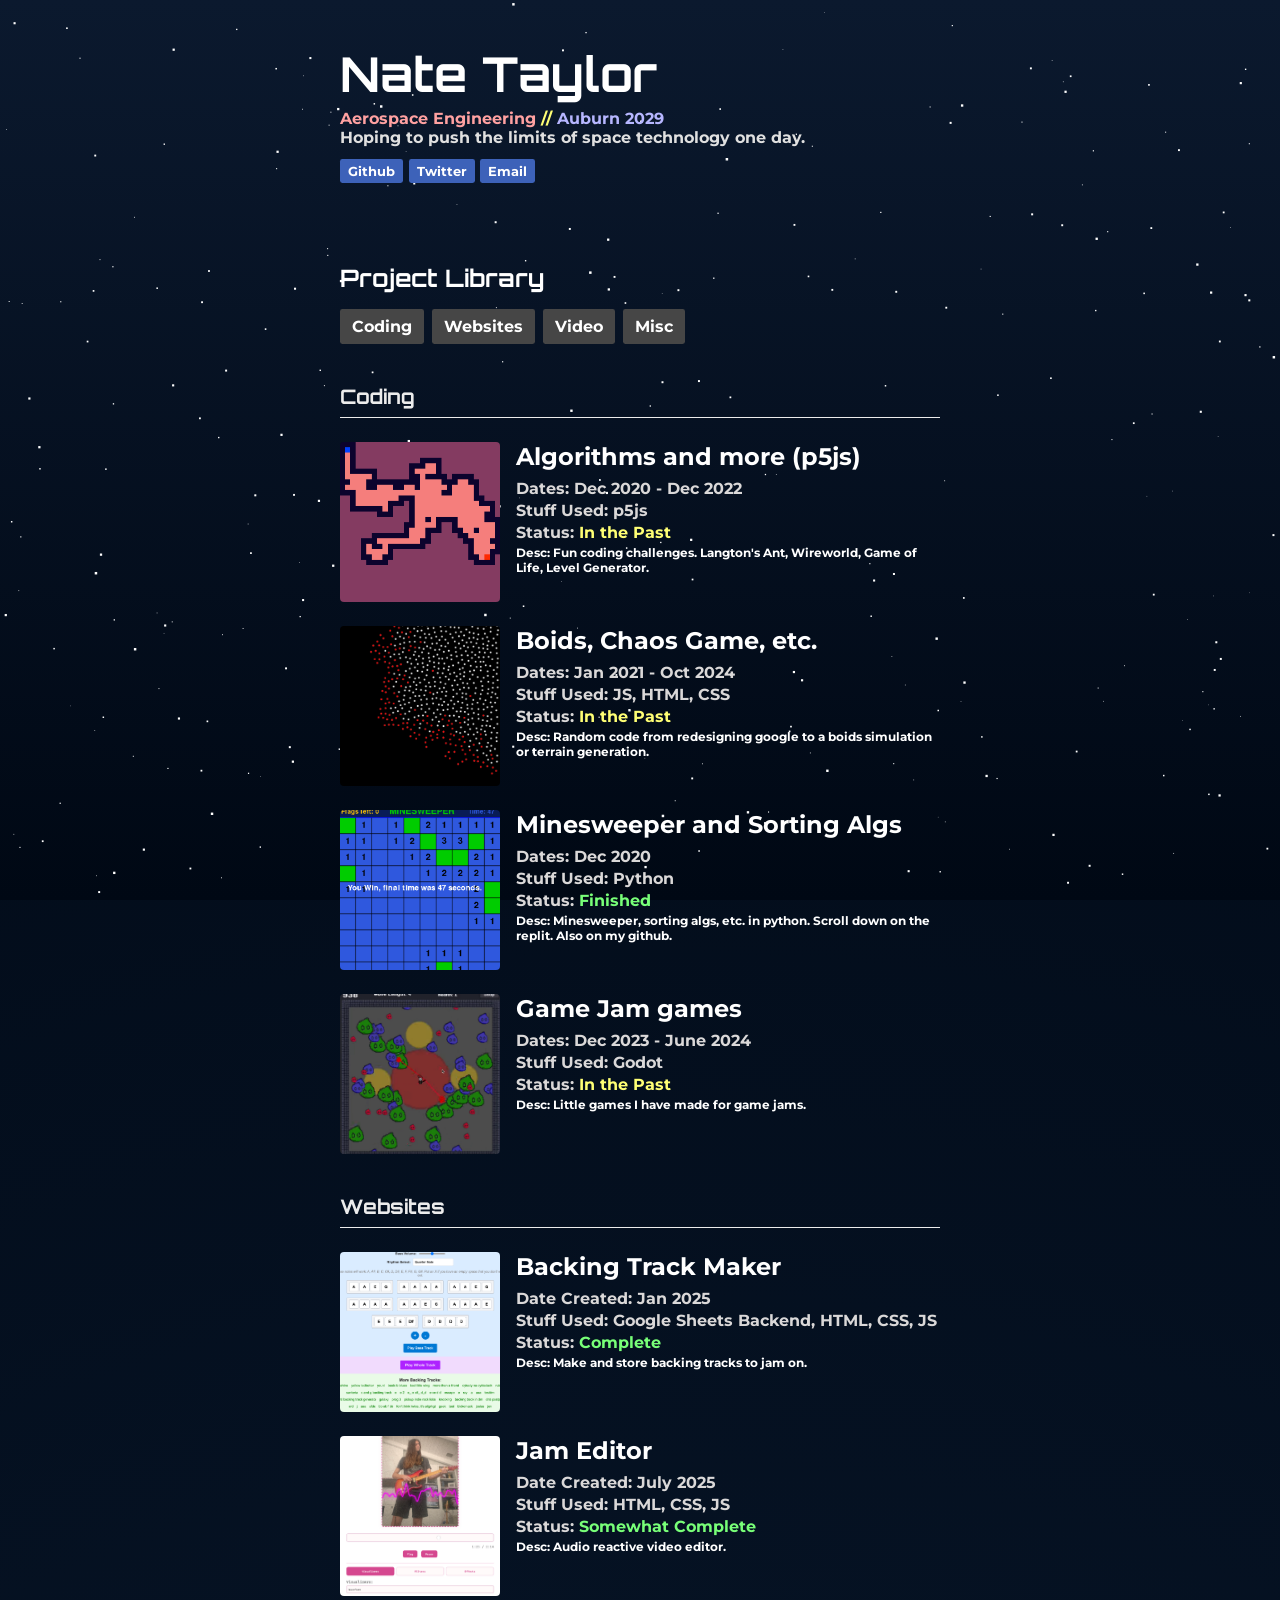
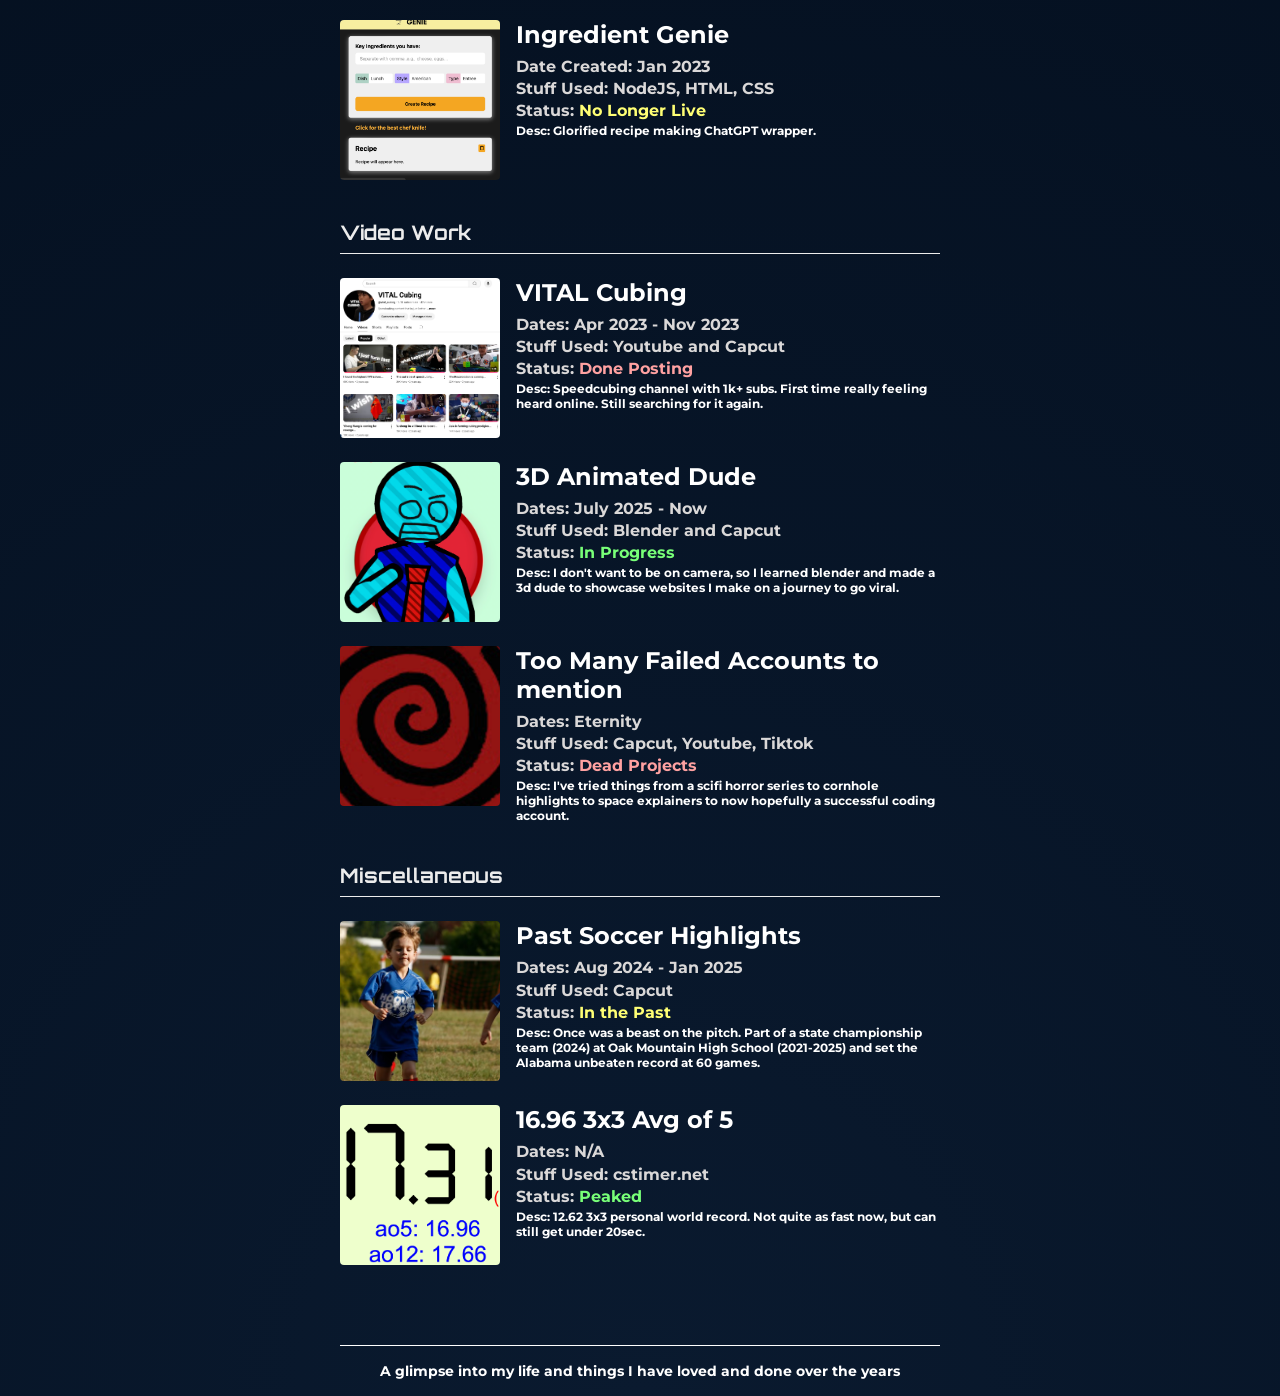
==== index.html @ 86a9ba3c "Add files via upload First upload of code" ====
<!DOCTYPE html>
<html lang="en">
<head>
    <meta charset="UTF-8">
    <meta name="viewport" content="width=device-width, initial-scale=1.0">
    <title>Personal Portfolio</title>
    <link rel="stylesheet" href="styles.css">
</head>
<body>
    <canvas id="starfield"></canvas>

    <div class="site-container">
        <div class="header-info">
            <h1>Nate Taylor</h1>
            <h3><span class="red">Aerospace Engineering</span> <span class="yellow">//</span> <span class="blue">Auburn 2029</span></h3>
            <h3>Hoping to push the limits of space technology one day.</h3>
            <div class="social-links">
                <button><a href="https://github.com/NateBTaylor" target="_blank">Github</a></button>
                <button><a href="https://x.com/Nates_projects" target="_blank">Twitter</a></button>
                <Button><a href="mailto:natextaylor@gmail.com">Email</a></Button>
            </div>
        </div>

        <div class="project-library">
            <h1>Project Library</h1>
            <div class="table-of-contents">
                <div class="tabs">
                    <div class="tab"><a href="#coding">Coding</a></div>
                    <div class="tab"><a href="#websites">Websites</a></div>
                    <div class="tab"><a href="#video">Video</a></div>
                    <div class="tab"><a href="#misc">Misc</a></div>
                </div>
            </div>
            <div class="project-section coding" id="coding">
                <h3 class="project-header">Coding</h3>
                <a href="https://editor.p5js.org/natextaylor/sketches" target="_blank"><div class="project-card">
                    <div class="project-image-container">
                        <img src="images/level-generator.png" alt="">
                    </div>
                    <div class="project-info">
                        <h3 class="project-title">Algorithms and more (p5js)</h3>
                        <h3 class="project-date">Dates: Dec 2020 - Dec 2022</h3>
                        <h3 class="project-tools">Stuff Used: p5js</h3>
                        <h3 class="project-status">Status: <span class="yellow">In the Past</span></h3>
                        <p class="description">Desc: Fun coding challenges. Langton's Ant, Wireworld, Game of Life, Level Generator.</p>
                    </div>
                </div></a>
                <a href="https://codepen.io/sigmasites" target="_blank"><div class="project-card">
                    <div class="project-image-container">
                        <img src="images/poisson-disc-sampling.png" alt="">
                    </div>
                    <div class="project-info">
                        <h3 class="project-title">Boids, Chaos Game, etc.</h3>
                        <h3 class="project-date">Dates: Jan 2021 - Oct 2024</h3>
                        <h3 class="project-tools">Stuff Used: JS, HTML, CSS</h3>
                        <h3 class="project-status">Status: <span class="yellow">In the Past</span></h3>
                        <p class="description">Desc: Random code from redesigning google to a boids simulation or terrain generation.</p>
                    </div>
                </div></a>
                <a href="https://replit.com/@2soccer2" target="_blank"><div class="project-card">
                    <div class="project-image-container">
                        <img src="images/minesweeper.png" alt="">
                    </div>
                    <div class="project-info">
                        <h3 class="project-title">Minesweeper and Sorting Algs</h3>
                        <h3 class="project-date">Dates: Dec 2020</h3>
                        <h3 class="project-tools">Stuff Used: Python</h3>
                        <h3 class="project-status">Status: <span class="complete">Finished</span></h3>
                        <p class="description">Desc: Minesweeper, sorting algs, etc. in python. Scroll down on the replit. Also on my github.</p>
                    </div>
                </div></a>
                <a href="https://stardrift.itch.io/" target="_blank"><div class="project-card">
                    <div class="project-image-container">
                        <img src="images/game-dev-pic.png" alt="">
                    </div>
                    <div class="project-info">
                        <h3 class="project-title">Game Jam games</h3>
                        <h3 class="project-date">Dates: Dec 2023 - June 2024</h3>
                        <h3 class="project-tools">Stuff Used: Godot</h3>
                        <h3 class="project-status">Status: <span class="yellow">In the Past</span></h3>
                        <p class="description">Desc: Little games I have made for game jams.</p>
                    </div>
                </div></a>
            </div>
            <div class="project-section websites" id="websites">
                <h3 class="project-header">Websites</h3>
                <a href="https://natebtaylor.github.io/backing-track-maker/" target="_blank"><div class="project-card">
                    <div class="project-image-container">
                        <img src="images/backing-track-maker-pic.png" alt="">
                    </div>
                    <div class="project-info">
                        <h3 class="project-title">Backing Track Maker</h3>
                        <h3 class="project-date">Date Created: Jan 2025</h3>
                        <h3 class="project-tools">Stuff Used: Google Sheets Backend, HTML, CSS, JS</h3>
                        <h3 class="project-status">Status: <span class="complete">Complete</span></h3>
                        <p class="description">Desc: Make and store backing tracks to jam on.</p>
                    </div>
                </div></a>
                <a href="https://natebtaylor.github.io/jam-editor/" target="_blank"><div class="project-card">
                    <div class="project-image-container">
                        <img src="images/jam-editor-pic.png" alt="">
                    </div>
                    <div class="project-info">
                        <h3 class="project-title">Jam Editor</h3>
                        <h3 class="project-date">Date Created: July 2025</h3>
                        <h3 class="project-tools">Stuff Used: HTML, CSS, JS</h3>
                        <h3 class="project-status">Status: <span class="complete">Somewhat Complete</span></h3>
                        <p class="description">Desc: Audio reactive video editor.</p>
                    </div>
                </div></a>
                <a href="https://github.com/NateBTaylor/pantryraid" target="_blank"><div class="project-card">
                    <div class="project-image-container">
                        <img src="images/ingredient-genie-pic.png" alt="">
                    </div>
                    <div class="project-info">
                        <h3 class="project-title">Ingredient Genie</h3>
                        <h3 class="project-date">Date Created: Jan 2023</h3>
                        <h3 class="project-tools">Stuff Used: NodeJS, HTML, CSS</h3>
                        <h3 class="project-status">Status: <span class="yellow">No Longer Live</span></h3>
                        <p class="description">Desc: Glorified recipe making ChatGPT wrapper.</p>
                    </div>
                </div></a>
            </div>
            <div class="project-section video" id="video">
                <h3 class="project-header">Video Work</h3>
                <a href="https://www.youtube.com/@vital_cubing" target="_blank"><div class="project-card">
                    <div class="project-image-container">
                        <img src="images/vital-cubing-pic.png" alt="">
                    </div>
                    <div class="project-info">
                        <h3 class="project-title">VITAL Cubing</h3>
                        <h3 class="project-date">Dates: Apr 2023 - Nov 2023</h3>
                        <h3 class="project-tools">Stuff Used: Youtube and Capcut</h3>
                        <h3 class="project-status">Status: <span class="red">Done Posting</span></h3>
                        <p class="description">Desc: Speedcubing channel with 1k+ subs. First time really feeling heard online. Still searching for it again.</p>
                    </div>
                </div></a>
                <a href=""><div class="project-card">
                    <div class="project-image-container">
                        <img src="images/3d-dude.png" alt="">
                    </div>
                    <div class="project-info">
                        <h3 class="project-title">3D Animated Dude</h3>
                        <h3 class="project-date">Dates: July 2025 - Now</h3>
                        <h3 class="project-tools">Stuff Used: Blender and Capcut</h3>
                        <h3 class="project-status">Status: <span class="complete">In Progress</span></h3>
                        <p class="description">Desc: I don't want to be on camera, so I learned blender and made a 3d dude to showcase websites I make on a journey to go viral.</p>
                    </div>
                </div></a>
                <a href="https://www.tiktok.com/@redshift_studios?_t=ZT-8zwyA8O4sIZ&_r=1" target="_blank"><div class="project-card">
                    <div class="project-image-container">
                        <img src="images/redshift-pic.png" alt="">
                    </div>
                    <div class="project-info">
                        <h3 class="project-title">Too Many Failed Accounts to mention</h3>
                        <h3 class="project-date">Dates: Eternity</h3>
                        <h3 class="project-tools">Stuff Used: Capcut, Youtube, Tiktok</h3>
                        <h3 class="project-status">Status: <span class="red">Dead Projects</span></h3>
                        <p class="description">Desc: I've tried things from a scifi horror series to cornhole highlights to space explainers to now hopefully a successful coding account.</p>
                    </div>
                </div></a>
            </div>
            <div class="project-section misc" id="misc">
                <h3 class="project-header">Miscellaneous</h3>
                <a href="https://www.youtube.com/watch?v=-i85LcPBGy0&t=6s" target="_blank"><div class="project-card">
                    <div class="project-image-container">
                        <img src="images/young-soccer-photo.JPG" alt="">
                    </div>
                    <div class="project-info">
                        <h3 class="project-title">Past Soccer Highlights</h3>
                        <h3 class="project-date">Dates: Aug 2024 - Jan 2025</h3>
                        <h3 class="project-tools">Stuff Used: Capcut</h3>
                        <h3 class="project-status">Status: <span class="yellow">In the Past</span></h3>
                        <p class="description">Desc: Once was a beast on the pitch. Part of a state championship team (2024) at Oak Mountain High School (2021-2025) and set the Alabama unbeaten record at 60 games.</p>
                    </div>
                </div></a>
                <a href=""><div class="project-card">
                    <div class="project-image-container">
                        <img src="images/speedcube-ao5-pb.png" alt="">
                    </div>
                    <div class="project-info">
                        <h3 class="project-title">16.96 3x3 Avg of 5</h3>
                        <h3 class="project-date">Dates: N/A</h3>
                        <h3 class="project-tools">Stuff Used: cstimer.net</h3>
                        <h3 class="project-status">Status: <span class="complete">Peaked</span></h3>
                        <p class="description">Desc: 12.62 3x3 personal world record. Not quite as fast now, but can still get under 20sec.</p>
                    </div>
                </div></a>
            </div>
        </div>

        <div class="footer">
            <h3>A glimpse into my life and things I have loved and done over the years</h3>
        </div>
    </div>

    <script src="script.js"></script>
</body>
</html>
---- styles.css ----
@import url('https://fonts.googleapis.com/css2?family=Montserrat:ital,wght@0,100..900;1,100..900&family=Orbitron:wght@400..900&display=swap');

* {
    margin:0;
    padding:0;
    outline:none;
    font-family: "Montserrat", sans-serif;
    color:white;
}

html {
    scroll-behavior: smooth;
}

body {
    background: radial-gradient(circle at bottom, #0a1a2f 0%, #000814 100%);
    min-height:100vh;
}

a {
    text-decoration:none;
}

#starfield {
    position: fixed;
    top: 0; left: 0;
    width: 100%; height: 100%;
    z-index: -1;
}

.site-container {
    display:flex;
    flex-direction:column;
    width:90%;
    max-width:600px;
    margin:auto;
}

.header-info {
    margin-top:3rem;
    margin-bottom:5rem;
}

h1 {
    font-family:"Orbitron", sans-serif;
}

.header-info h1 {
    font-size: 3rem;
    line-height: 1.1;
    margin-bottom:0.5rem;
}

.header-info h3 {
    color:rgb(224, 224, 224);
    font-size: 1rem;
}

.red {
    color:rgb(255, 161, 161);
}

.blue {
    color:rgb(182, 182, 255);
}

.yellow {
    color: rgb(255, 255, 116);
}


.social-links {
    margin-top:0.75rem;
    display:flex;
    gap:0.35rem;
}

.social-links button {
    padding:0.25rem 0.5rem;
    border:none;
    border-radius:0.15rem;
    font-family:"Montserrat", sans-serif;
    font-weight:bold;
    transition:all ease 200ms;
    cursor:pointer;
    background:rgb(61, 98, 185);
}

.social-links button a {
    text-decoration:none;
}

.social-links button:hover {
    scale:1.05;
}


.project-library h1 {
    font-size:1.5rem;
    font-weight:bold;
    margin-bottom:1rem;
}

.tabs {
    display:flex;
    gap:0.5rem;
    flex-wrap:wrap;
    margin-bottom:2rem;
}

.tab {
    padding:0.5rem 0.75rem;
    background:rgb(70, 70, 70);
    border:none;
    border-radius:0.15rem;
    transition:all ease 200ms;
    font-family:"Montserrat", sans-serif;
    font-weight:bold;
    font-size:1rem;
    cursor:pointer;
}

.tab:hover {
    scale:1.05;
}

.project-header {
    font-family:"Orbitron", sans-serif;
    color:rgb(236, 236, 236);
    padding:0.5rem 0;
    font-size:1.25rem;
    font-weight:bold;
    border-bottom:1px solid rgb(236, 236, 236);
}

.project-section {
    margin-bottom:2rem;
}

.project-image-container {
    width:10rem;
    height:10rem;
    overflow:hidden;
    border-radius:0.25rem;
    flex-shrink: 0;
}

.project-card img {
    width: 100%;
    height: 100%;
    object-fit: cover; /* fills the square, crops if necessary */
    object-position: center; /* center the image */
}

.project-card {
    display:flex;
    gap:1rem;
    margin:1.5rem 0;
}

.project-info {
    display:flex;
    gap:0.2rem;
    flex-direction: column;
}

.project-date, .project-tools, .project-status {
    font-size:1rem;
    color:rgb(218, 216, 216);
}

.project-title {
    font-size:1.5rem;
    color:white;
    margin-bottom:0.3rem;
} 

.description {
    font-size:0.75rem;
    font-family:"Montserrat", sans-serif;
    font-weight:bold;
}

.complete {
    color:rgb(120, 255, 120);
}

.footer {
    font-size:0.75rem;
    color:white;
    text-align:center;
    border-top:1px solid white;
    margin-top:3rem;
    padding:1rem 0;
}


@media screen and (max-width: 550px) {
    .header-info {
        margin-top:1rem;
    }

    .project-image-container {
        width:8rem;
        height:8rem;
    }

    .project-date, .project-tools, .project-status {
        font-size:0.75rem;
        color:rgb(218, 216, 216);
    }
    
    .project-title {
        font-size:1.25rem;
        color:white;
    } 
}
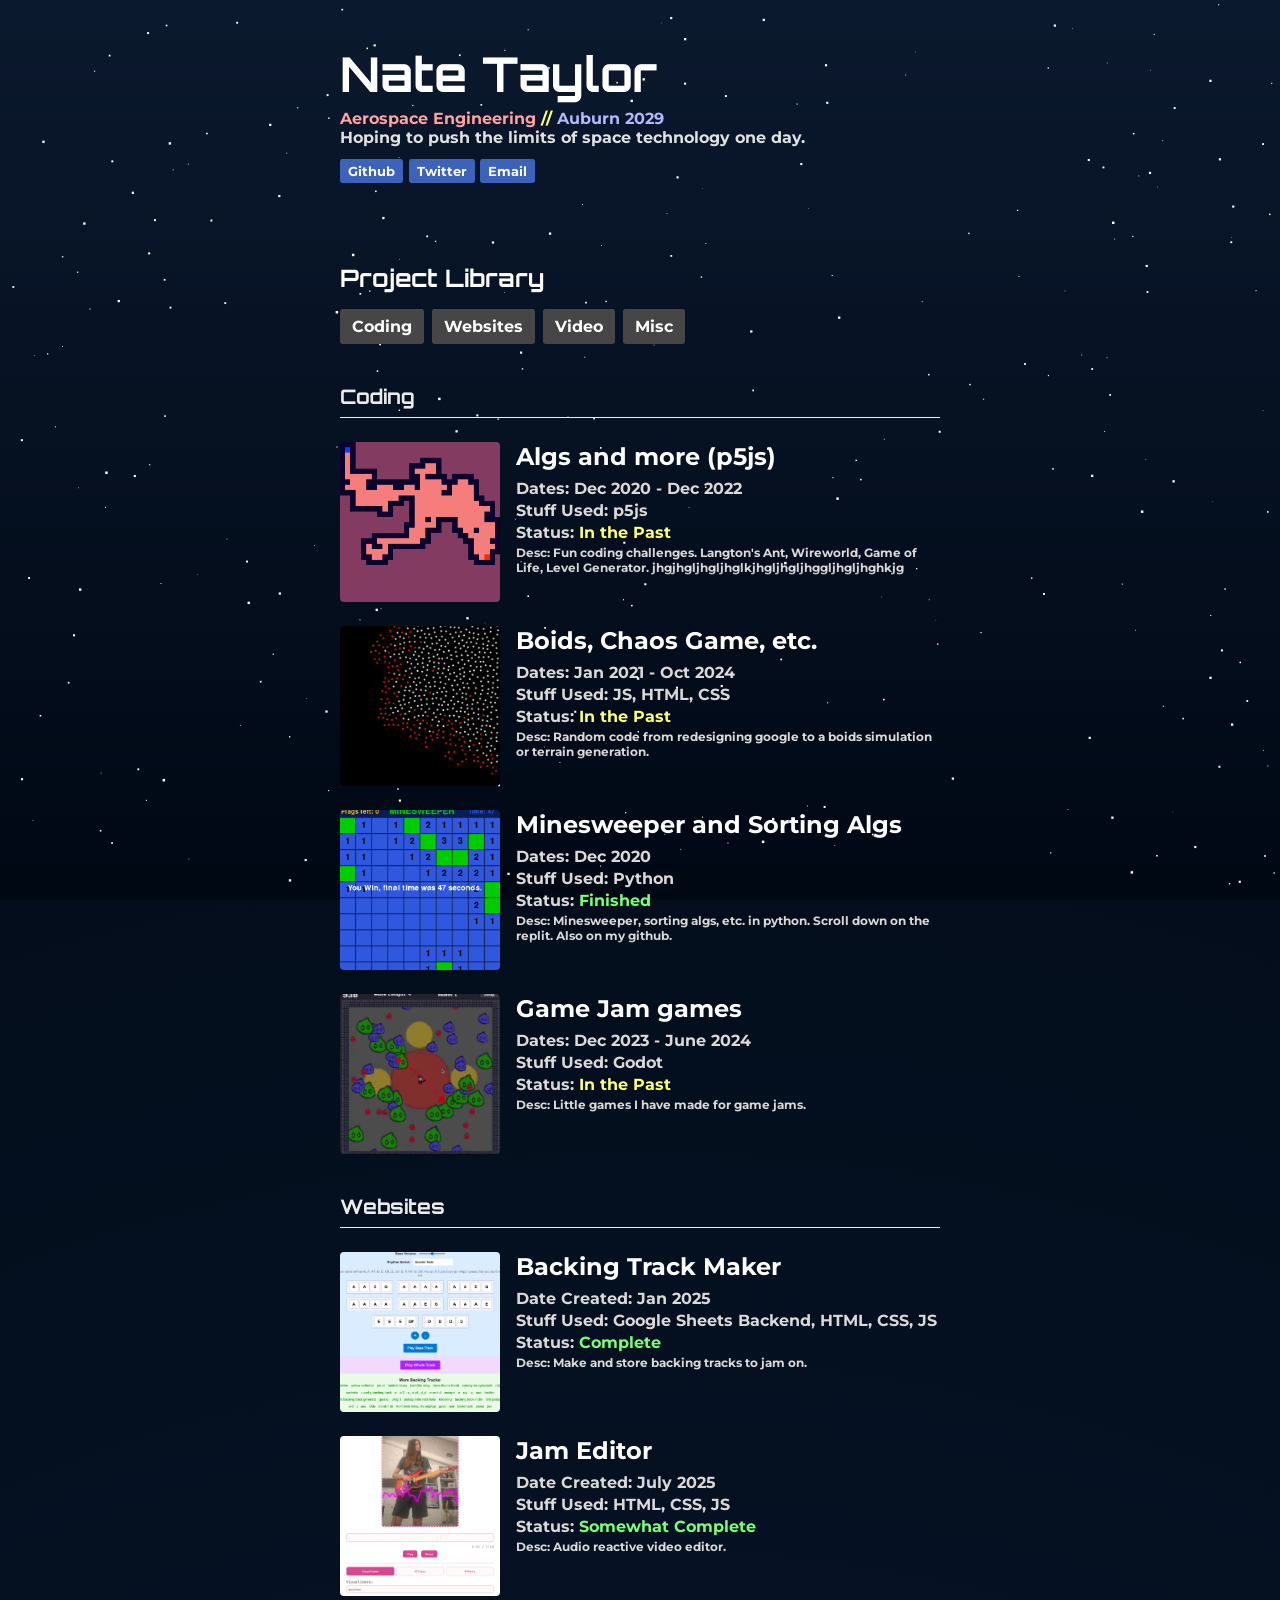
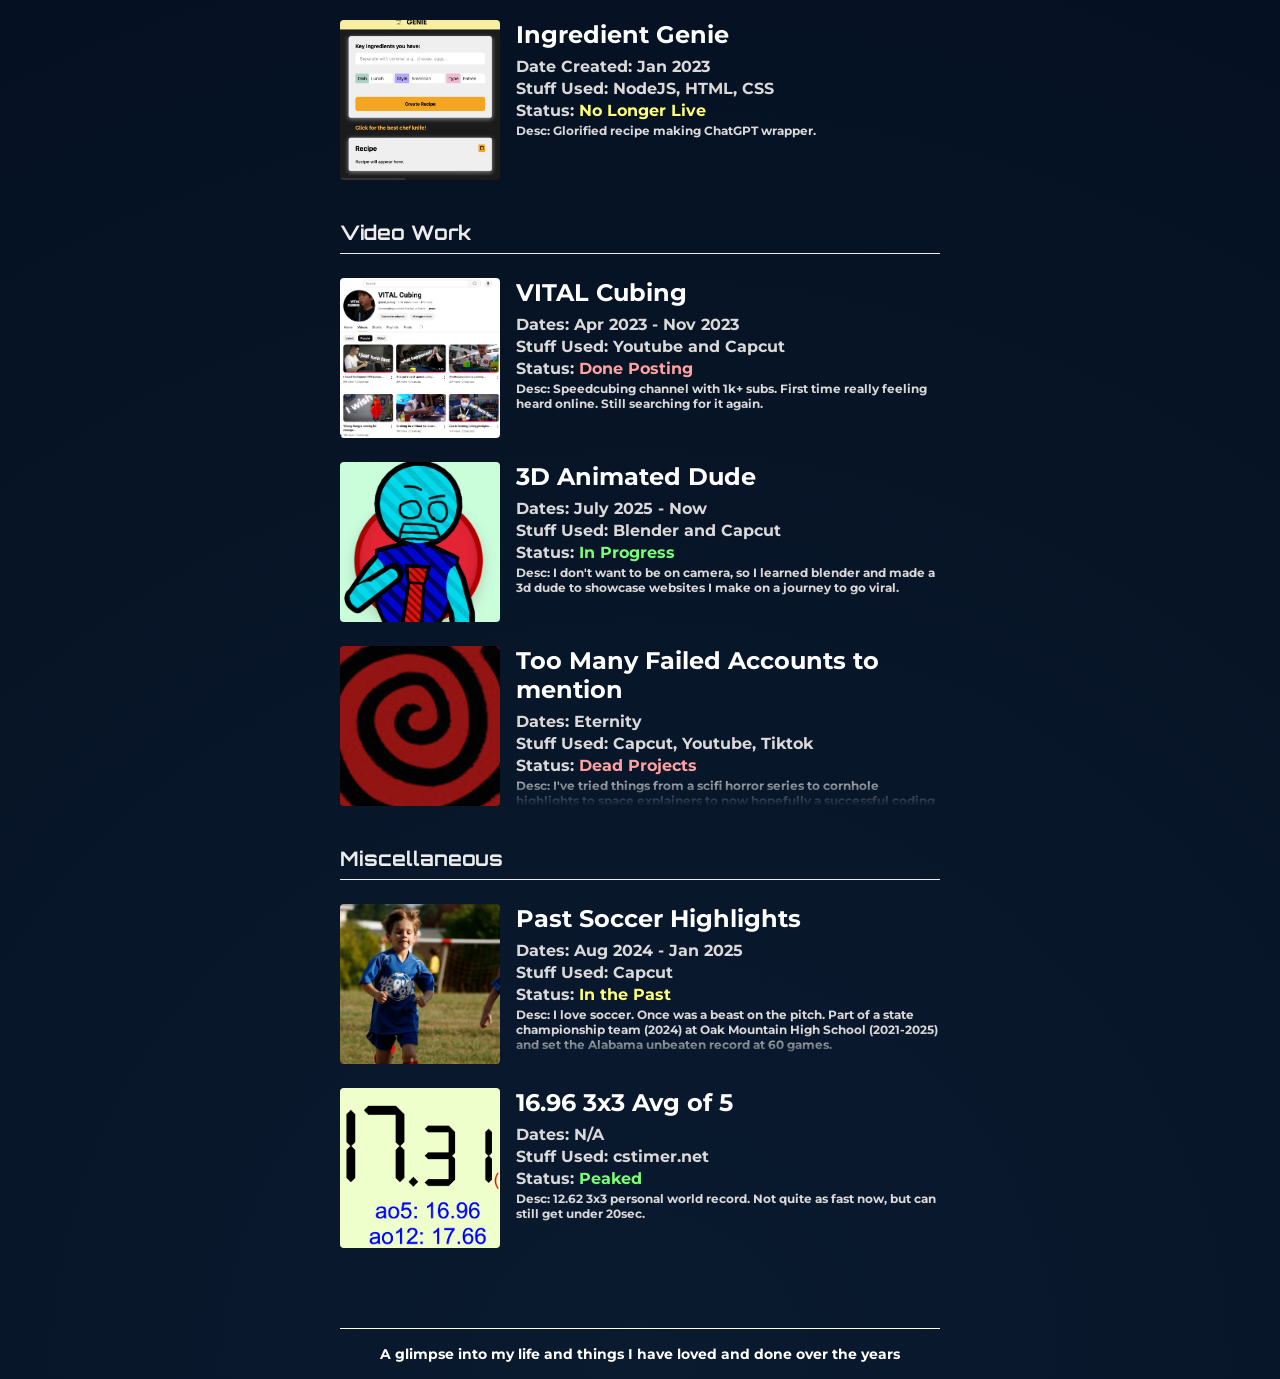
==== commit c07c19d0: "Update index.html" ====
--- a/index.html
+++ b/index.html
@@ -38,11 +38,11 @@
                         <img src="images/level-generator.png" alt="">
                     </div>
                     <div class="project-info">
-                        <h3 class="project-title">Algorithms and more (p5js)</h3>
+                        <h3 class="project-title">Algs and more (p5js)</h3>
                         <h3 class="project-date">Dates: Dec 2020 - Dec 2022</h3>
                         <h3 class="project-tools">Stuff Used: p5js</h3>
                         <h3 class="project-status">Status: <span class="yellow">In the Past</span></h3>
-                        <p class="description">Desc: Fun coding challenges. Langton's Ant, Wireworld, Game of Life, Level Generator.</p>
+                        <p class="description">Desc: Fun coding challenges. Langton's Ant, Wireworld, Game of Life, Level Generator. jhgjhgljhgljhglkjhgljhgljhggljhgljhghkjg</p>
                     </div>
                 </div></a>
                 <a href="https://codepen.io/sigmasites" target="_blank"><div class="project-card">
@@ -171,7 +171,7 @@
                         <h3 class="project-date">Dates: Aug 2024 - Jan 2025</h3>
                         <h3 class="project-tools">Stuff Used: Capcut</h3>
                         <h3 class="project-status">Status: <span class="yellow">In the Past</span></h3>
-                        <p class="description">Desc: Once was a beast on the pitch. Part of a state championship team (2024) at Oak Mountain High School (2021-2025) and set the Alabama unbeaten record at 60 games.</p>
+                        <p class="description">Desc: I love soccer. Once was a beast on the pitch. Part of a state championship team (2024) at Oak Mountain High School (2021-2025) and set the Alabama unbeaten record at 60 games.</p>
                     </div>
                 </div></a>
                 <a href=""><div class="project-card">
@@ -196,4 +196,4 @@
 
     <script src="script.js"></script>
 </body>
-</html>+</html>
--- a/styles.css
+++ b/styles.css
@@ -156,13 +156,31 @@
     display:flex;
     gap:1rem;
     margin:1.5rem 0;
+    transition: all ease 200ms;
+    height:10rem;
+}
+
+.project-card:hover {
+    scale:1.02;
 }
 
 .project-info {
-    display:flex;
-    gap:0.2rem;
+    display: flex;
     flex-direction: column;
-}
+    gap: 0.2rem;
+    overflow-y: auto;
+    scrollbar-width: none;
+    position: relative;
+    height: 10rem;
+  
+    /* Fade */
+    -webkit-mask-image: linear-gradient(to bottom, black 80%, transparent 100%);
+    mask-image: linear-gradient(to bottom, black 80%, transparent 100%);
+  }
+
+.project-info::-webkit-scrollbar {
+    display: none; /* Chrome, Safari, Edge */
+  }
 
 .project-date, .project-tools, .project-status {
     font-size:1rem;
@@ -179,6 +197,7 @@
     font-size:0.75rem;
     font-family:"Montserrat", sans-serif;
     font-weight:bold;
+    color:rgb(218, 216, 216);
 }
 
 .complete {
@@ -194,6 +213,11 @@
     padding:1rem 0;
 }
 
+.footer h3 {
+    width:90%;
+    margin:auto;
+}
+
 
 @media screen and (max-width: 550px) {
     .header-info {
@@ -211,7 +235,15 @@
     }
     
     .project-title {
-        font-size:1.25rem;
+        font-size:1rem;
         color:white;
     } 
-}+
+    .project-info {
+        height:8rem;
+    }
+
+    .project-card {
+        height:8rem;
+    }
+}
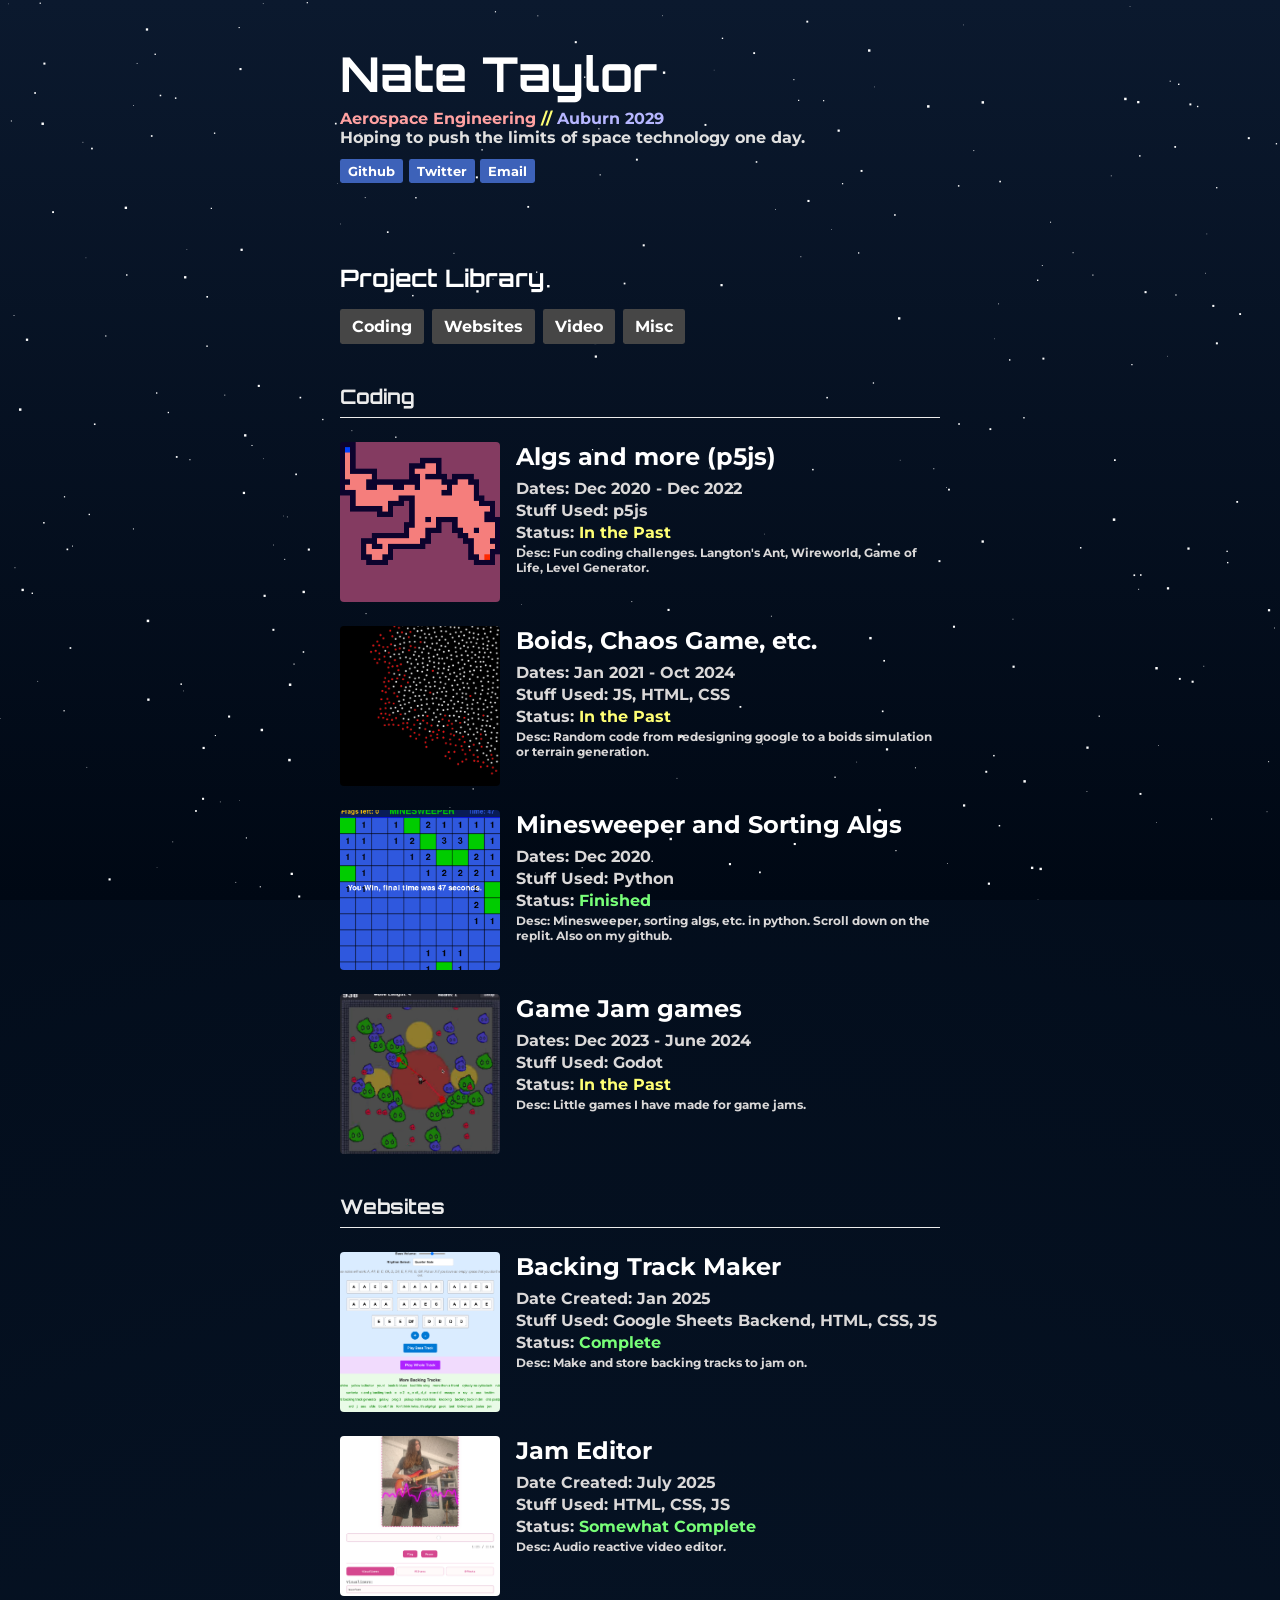
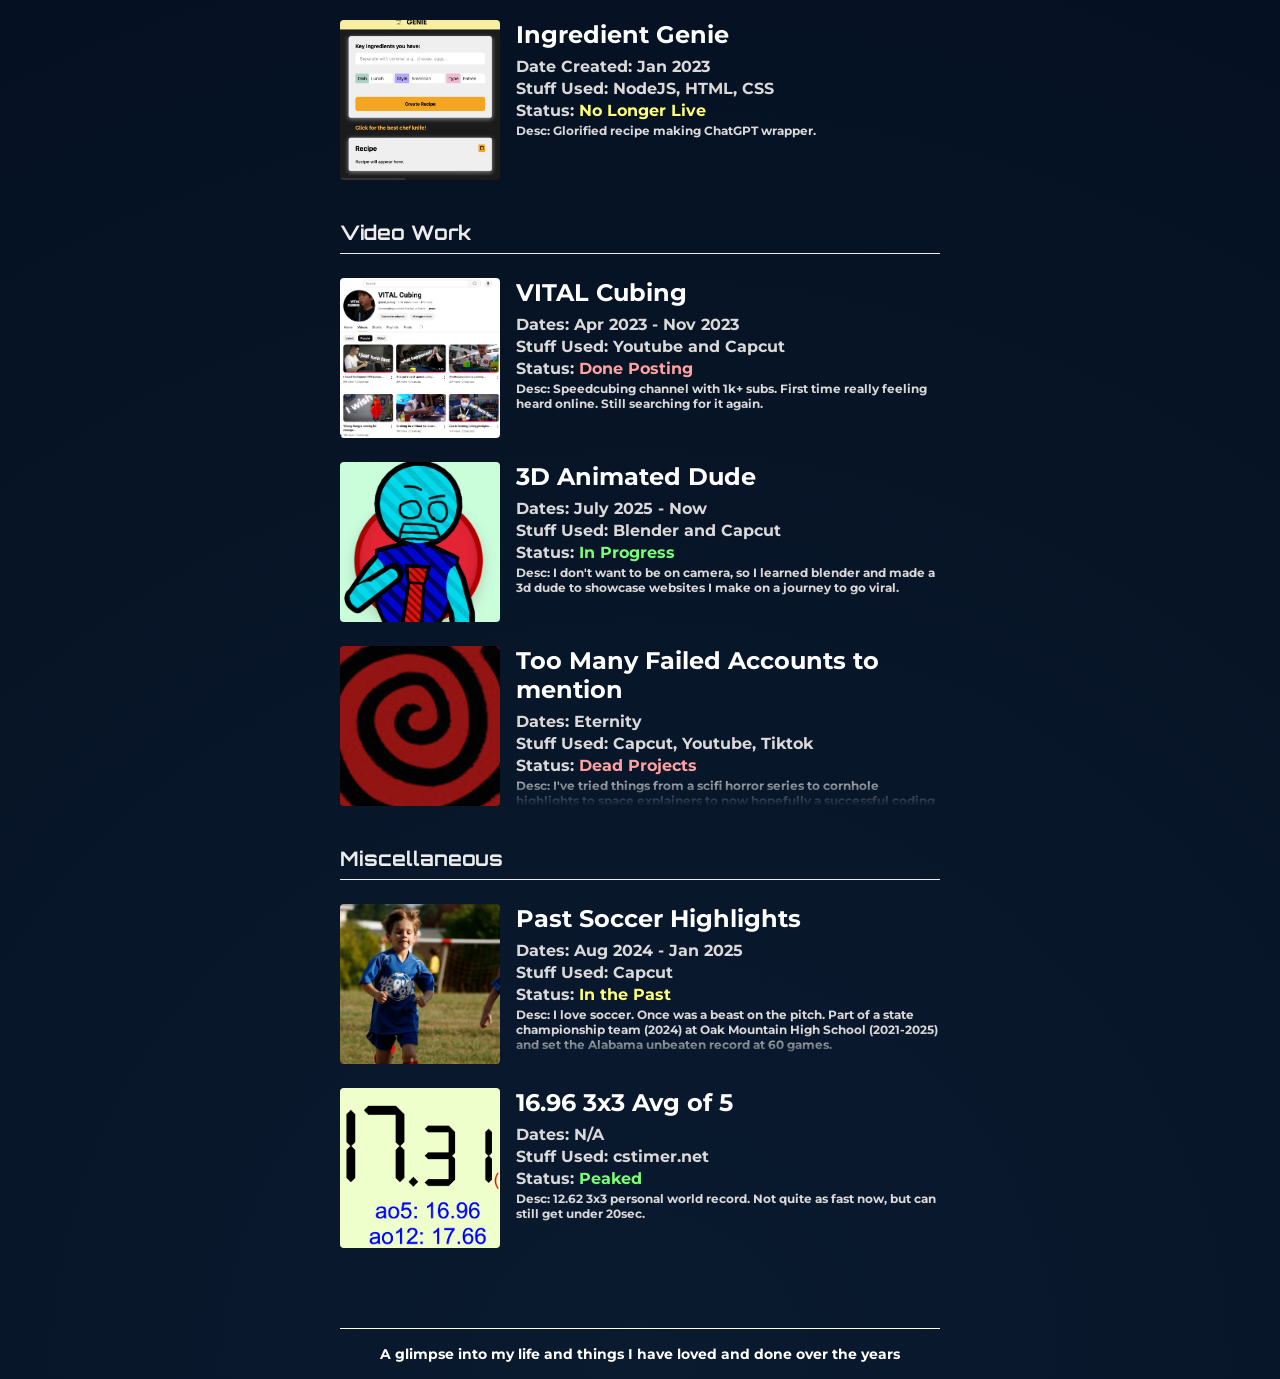
==== commit 24e971de: "Update index.html" ====
--- a/index.html
+++ b/index.html
@@ -42,7 +42,7 @@
                         <h3 class="project-date">Dates: Dec 2020 - Dec 2022</h3>
                         <h3 class="project-tools">Stuff Used: p5js</h3>
                         <h3 class="project-status">Status: <span class="yellow">In the Past</span></h3>
-                        <p class="description">Desc: Fun coding challenges. Langton's Ant, Wireworld, Game of Life, Level Generator. jhgjhgljhgljhglkjhgljhgljhggljhgljhghkjg</p>
+                        <p class="description">Desc: Fun coding challenges. Langton's Ant, Wireworld, Game of Life, Level Generator.</p>
                     </div>
                 </div></a>
                 <a href="https://codepen.io/sigmasites" target="_blank"><div class="project-card">
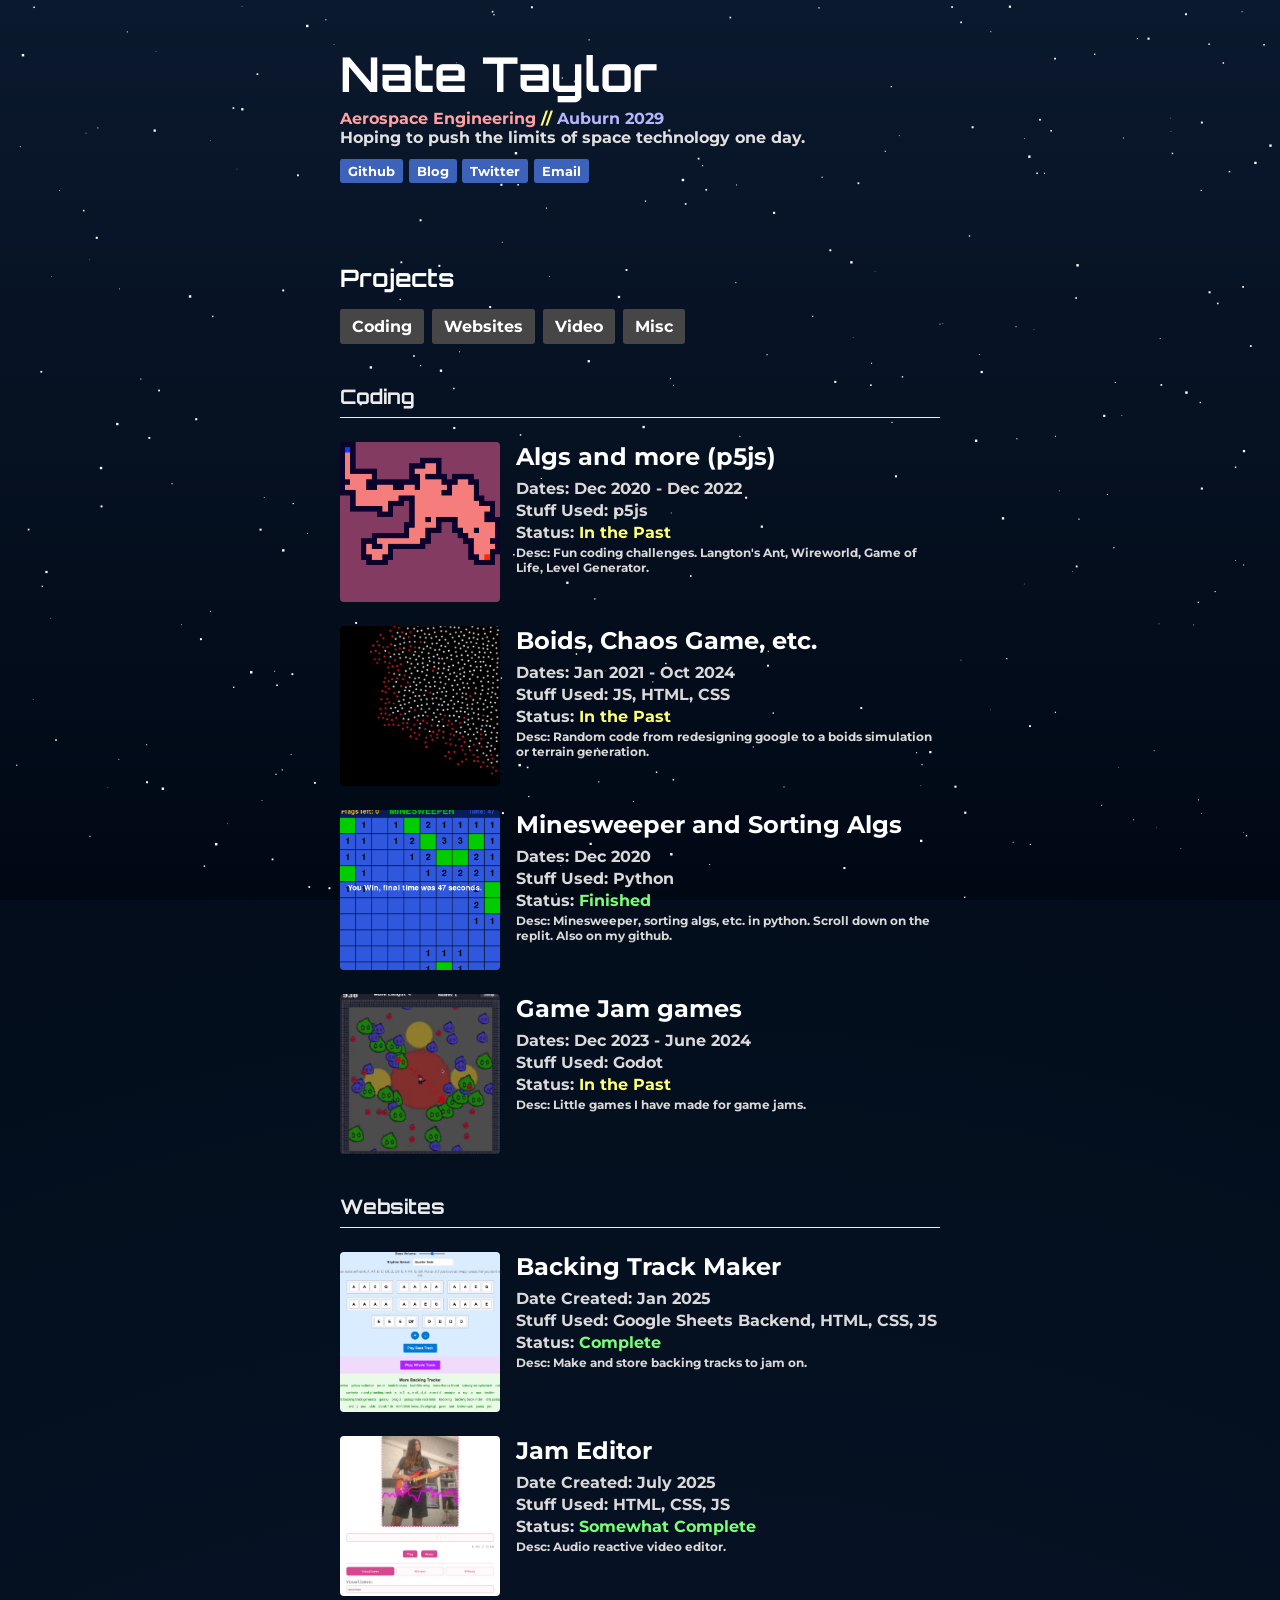
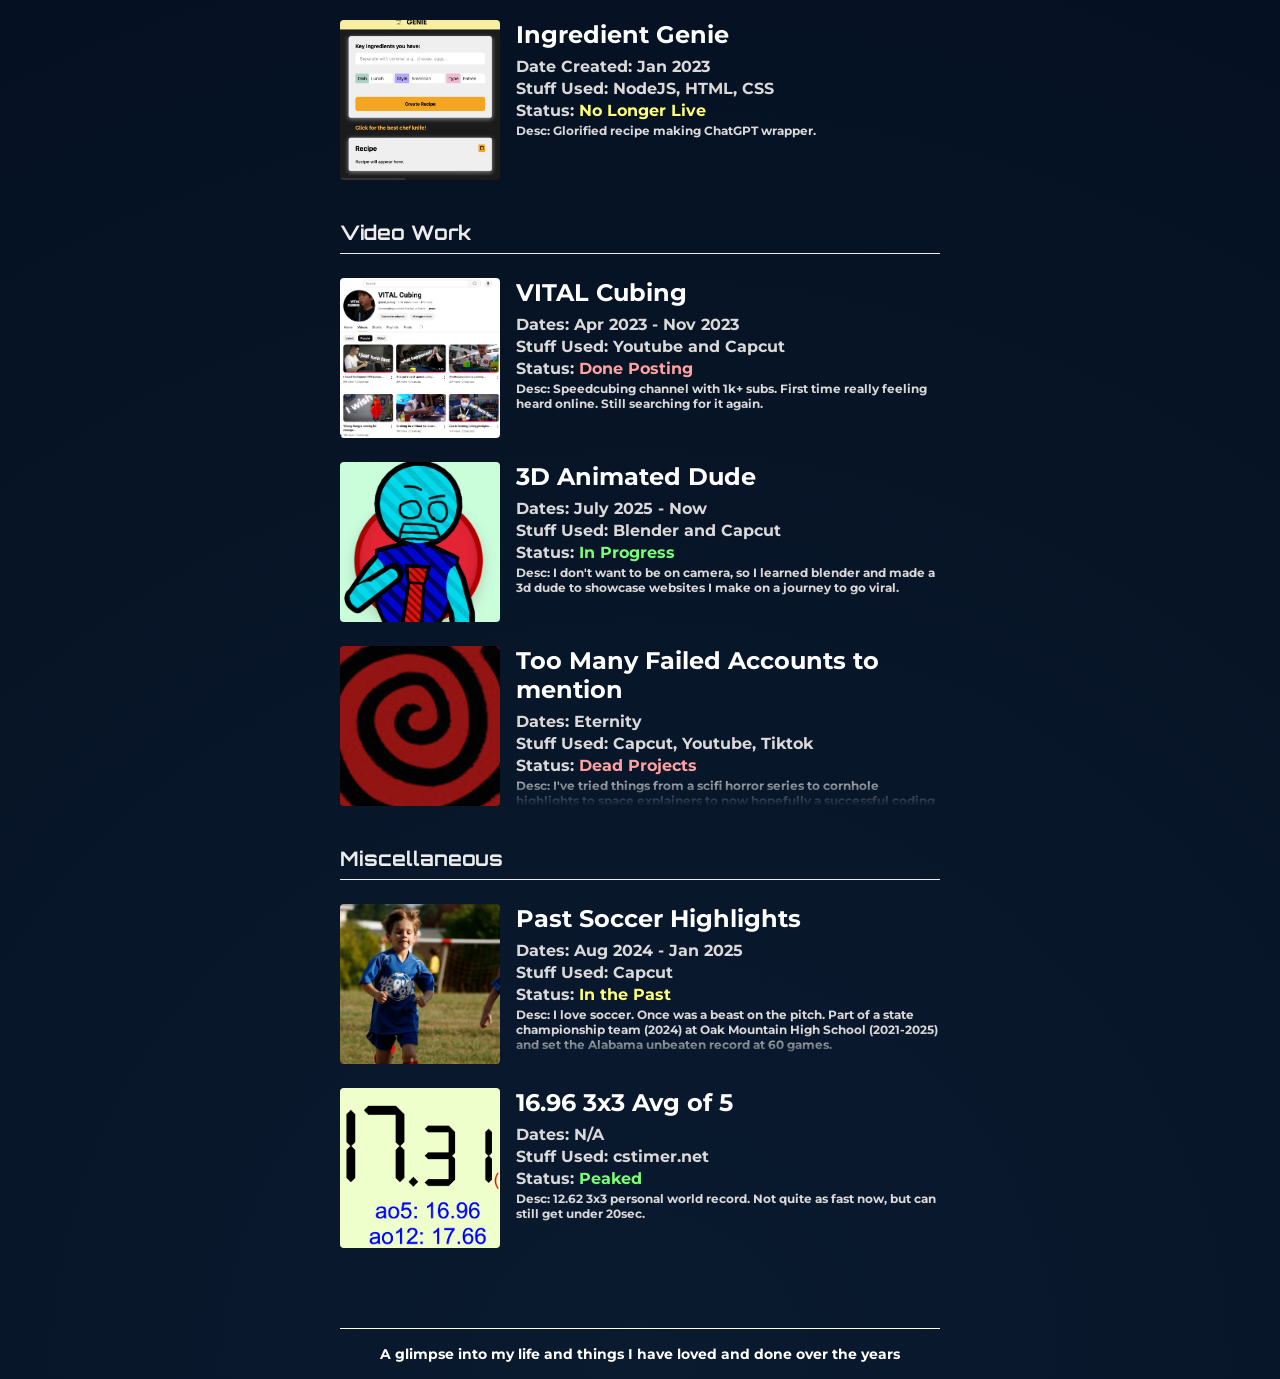
==== commit ea200e72: "Update index.html" ====
--- a/index.html
+++ b/index.html
@@ -16,13 +16,14 @@
             <h3>Hoping to push the limits of space technology one day.</h3>
             <div class="social-links">
                 <button><a href="https://github.com/NateBTaylor" target="_blank">Github</a></button>
+                <Button><a href="https://natextaylor.substack.com/" target="_blank">Blog</a></Button>
                 <button><a href="https://x.com/Nates_projects" target="_blank">Twitter</a></button>
                 <Button><a href="mailto:natextaylor@gmail.com">Email</a></Button>
             </div>
         </div>
 
         <div class="project-library">
-            <h1>Project Library</h1>
+            <h1>Projects</h1>
             <div class="table-of-contents">
                 <div class="tabs">
                     <div class="tab"><a href="#coding">Coding</a></div>
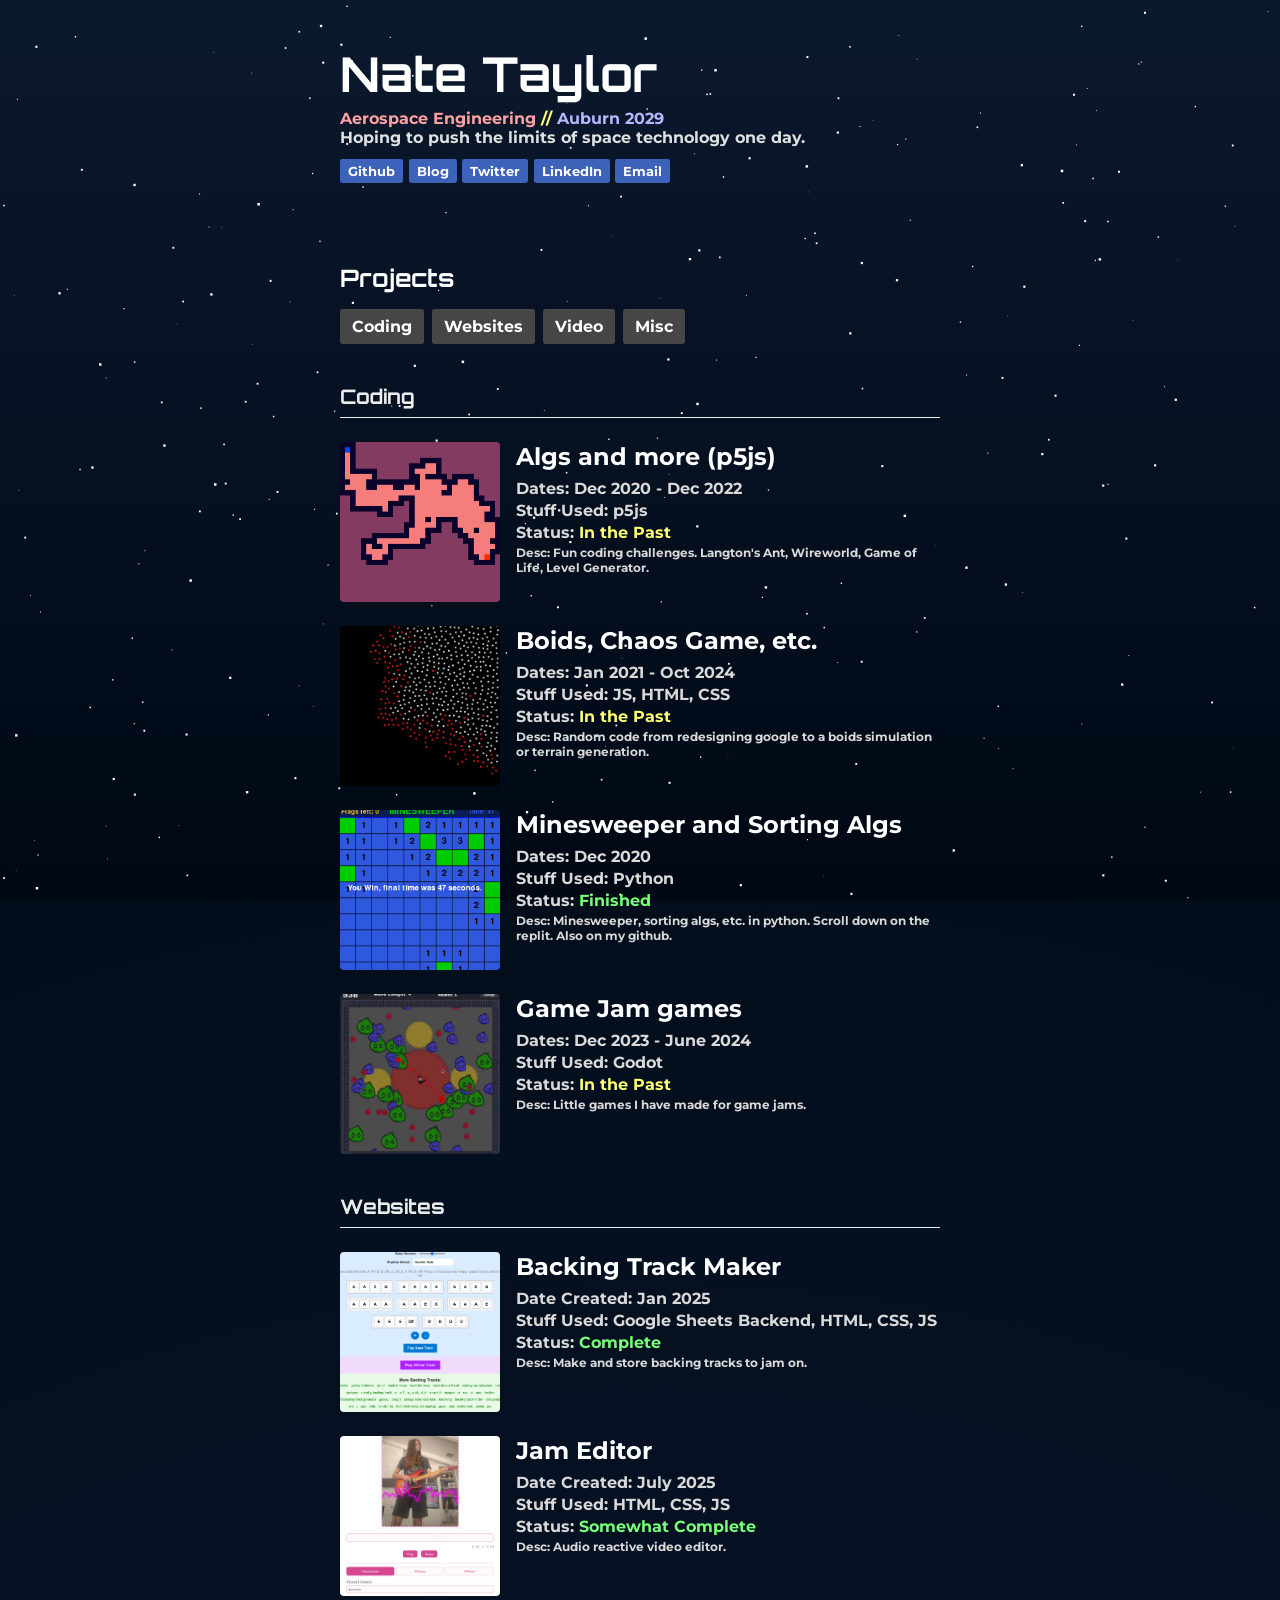
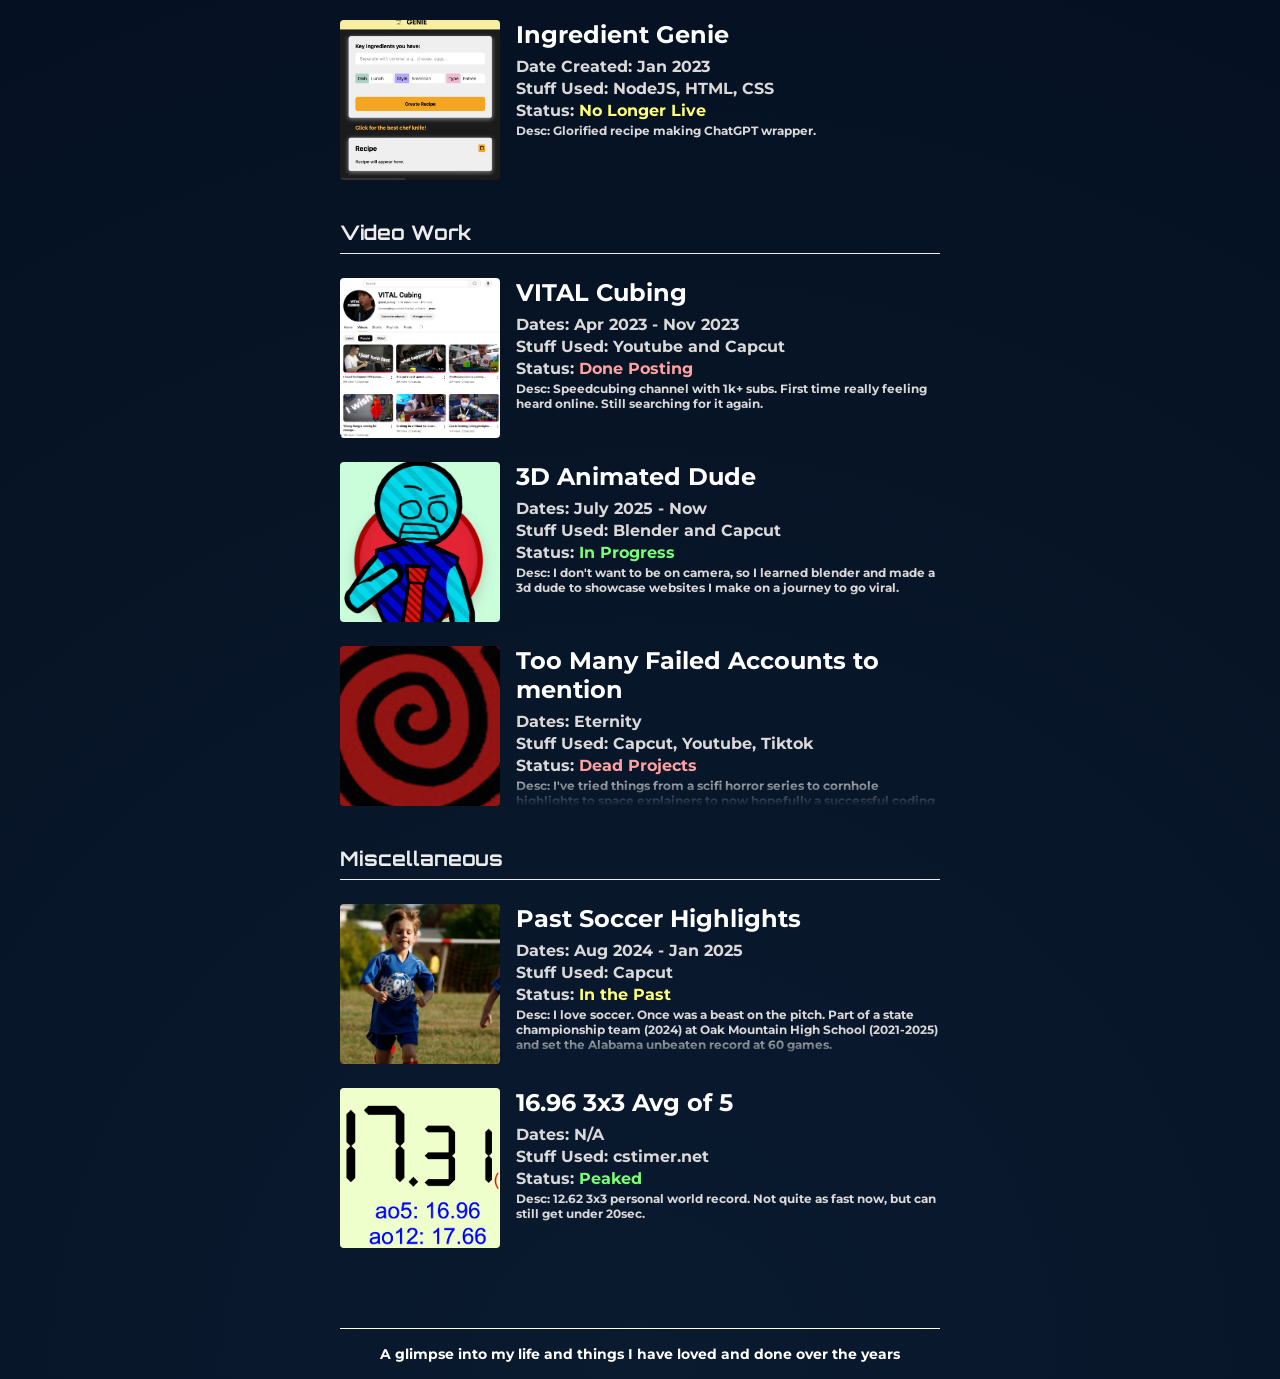
==== commit 23f69faa: "Update index.html" ====
--- a/index.html
+++ b/index.html
@@ -18,6 +18,7 @@
                 <button><a href="https://github.com/NateBTaylor" target="_blank">Github</a></button>
                 <Button><a href="https://natextaylor.substack.com/" target="_blank">Blog</a></Button>
                 <button><a href="https://x.com/Nates_projects" target="_blank">Twitter</a></button>
+                <button><a href="https://www.linkedin.com/in/nathaniel-taylor-304880388/" target="_blank">LinkedIn</a></button>
                 <Button><a href="mailto:natextaylor@gmail.com">Email</a></Button>
             </div>
         </div>
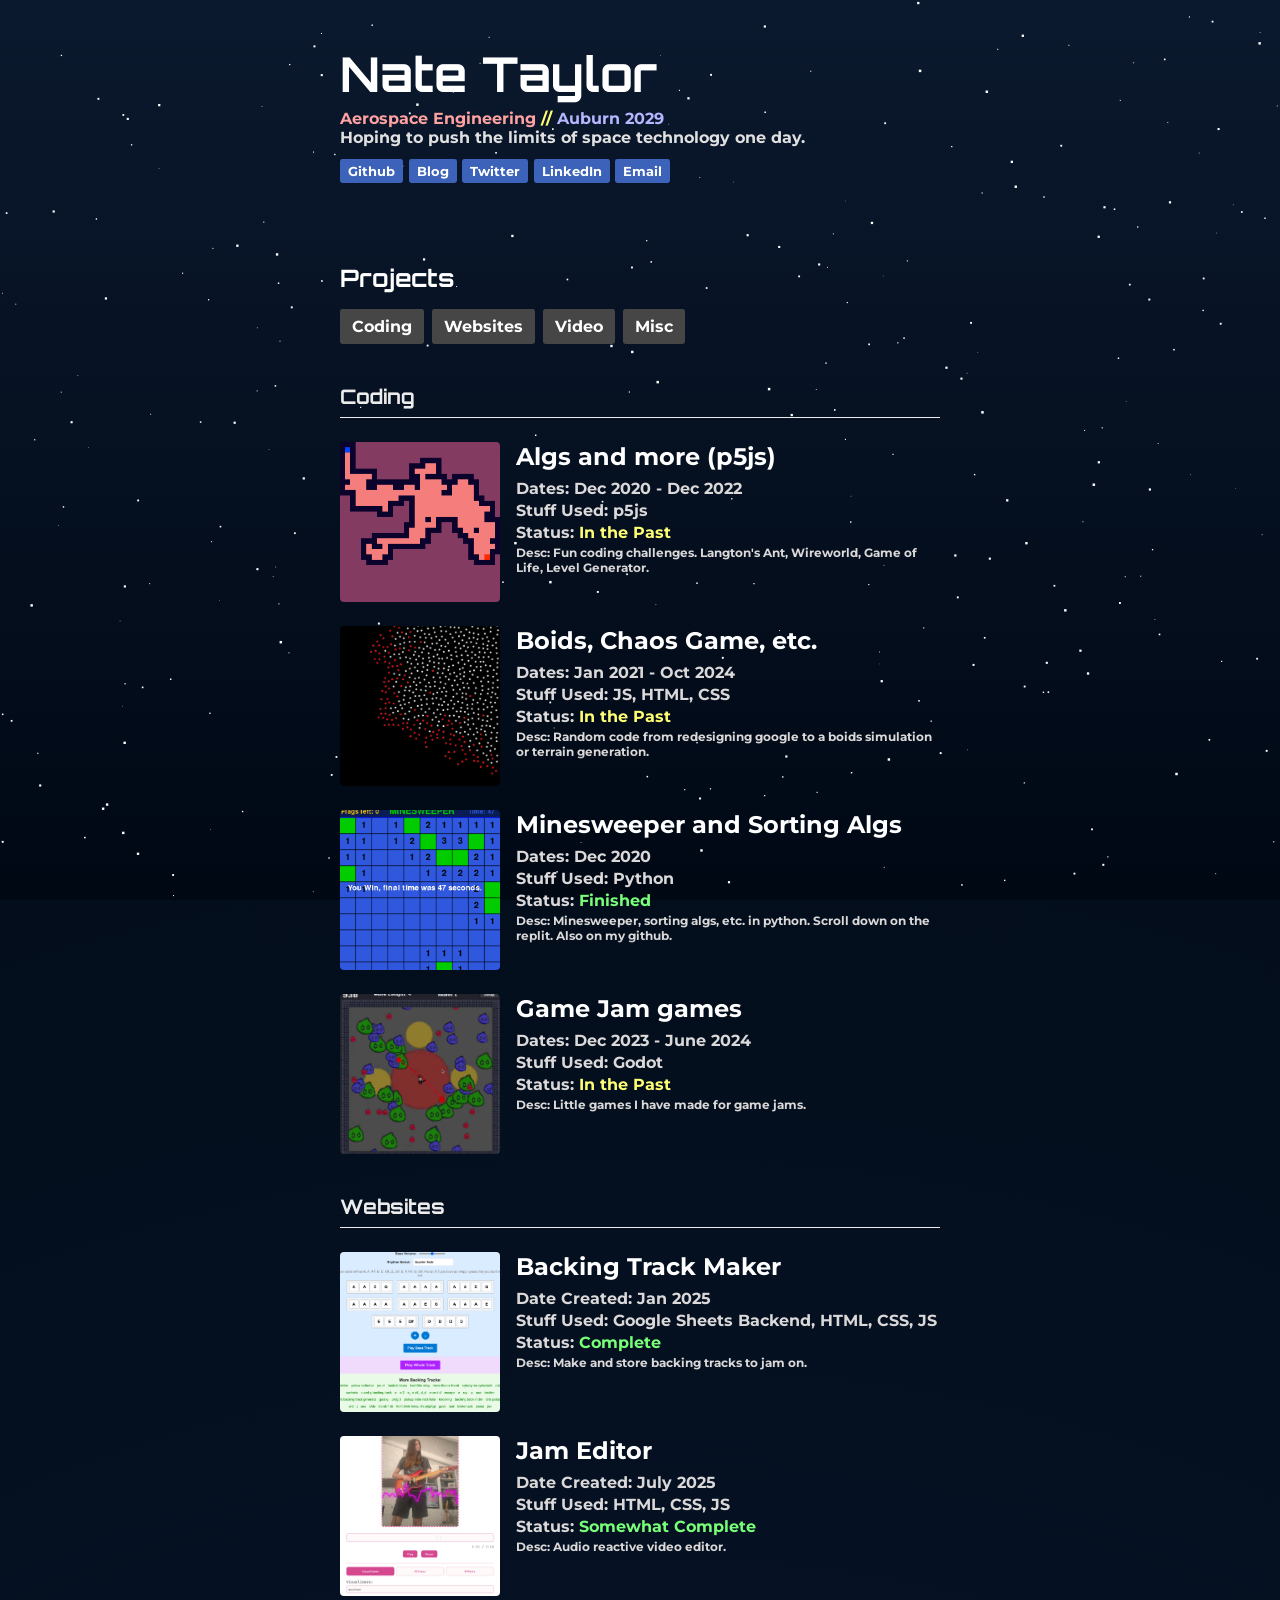
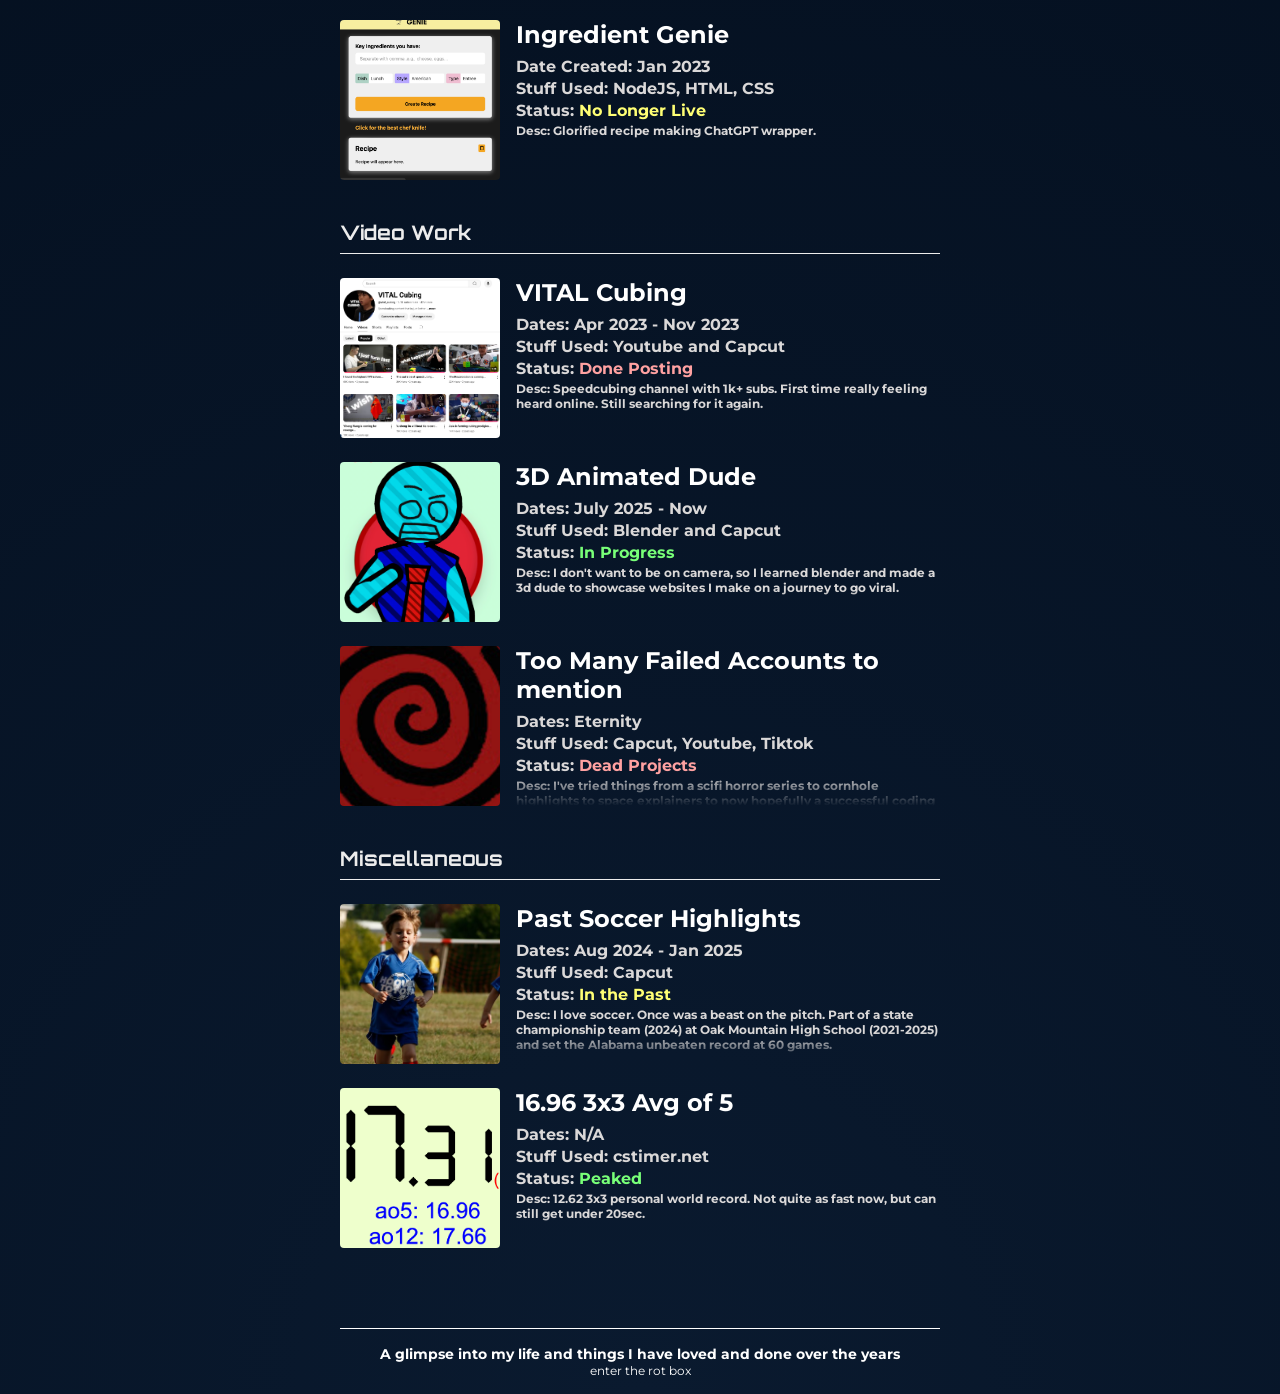
==== commit b12c1490: "Update index.html" ====
--- a/index.html
+++ b/index.html
@@ -1,24 +1,28 @@
 <!DOCTYPE html>
 <html lang="en">
+
 <head>
     <meta charset="UTF-8">
     <meta name="viewport" content="width=device-width, initial-scale=1.0">
     <title>Personal Portfolio</title>
     <link rel="stylesheet" href="styles.css">
 </head>
+
 <body>
     <canvas id="starfield"></canvas>
 
     <div class="site-container">
         <div class="header-info">
             <h1>Nate Taylor</h1>
-            <h3><span class="red">Aerospace Engineering</span> <span class="yellow">//</span> <span class="blue">Auburn 2029</span></h3>
+            <h3><span class="red">Aerospace Engineering</span> <span class="yellow">//</span> <span class="blue">Auburn
+                    2029</span></h3>
             <h3>Hoping to push the limits of space technology one day.</h3>
             <div class="social-links">
                 <button><a href="https://github.com/NateBTaylor" target="_blank">Github</a></button>
                 <Button><a href="https://natextaylor.substack.com/" target="_blank">Blog</a></Button>
                 <button><a href="https://x.com/Nates_projects" target="_blank">Twitter</a></button>
-                <button><a href="https://www.linkedin.com/in/nathaniel-taylor-304880388/" target="_blank">LinkedIn</a></button>
+                <button><a href="https://www.linkedin.com/in/nathaniel-taylor-304880388/"
+                        target="_blank">LinkedIn</a></button>
                 <Button><a href="mailto:natextaylor@gmail.com">Email</a></Button>
             </div>
         </div>
@@ -35,167 +39,202 @@
             </div>
             <div class="project-section coding" id="coding">
                 <h3 class="project-header">Coding</h3>
-                <a href="https://editor.p5js.org/natextaylor/sketches" target="_blank"><div class="project-card">
-                    <div class="project-image-container">
-                        <img src="images/level-generator.png" alt="">
-                    </div>
-                    <div class="project-info">
-                        <h3 class="project-title">Algs and more (p5js)</h3>
-                        <h3 class="project-date">Dates: Dec 2020 - Dec 2022</h3>
-                        <h3 class="project-tools">Stuff Used: p5js</h3>
-                        <h3 class="project-status">Status: <span class="yellow">In the Past</span></h3>
-                        <p class="description">Desc: Fun coding challenges. Langton's Ant, Wireworld, Game of Life, Level Generator.</p>
-                    </div>
-                </div></a>
-                <a href="https://codepen.io/sigmasites" target="_blank"><div class="project-card">
-                    <div class="project-image-container">
-                        <img src="images/poisson-disc-sampling.png" alt="">
-                    </div>
-                    <div class="project-info">
-                        <h3 class="project-title">Boids, Chaos Game, etc.</h3>
-                        <h3 class="project-date">Dates: Jan 2021 - Oct 2024</h3>
-                        <h3 class="project-tools">Stuff Used: JS, HTML, CSS</h3>
-                        <h3 class="project-status">Status: <span class="yellow">In the Past</span></h3>
-                        <p class="description">Desc: Random code from redesigning google to a boids simulation or terrain generation.</p>
-                    </div>
-                </div></a>
-                <a href="https://replit.com/@2soccer2" target="_blank"><div class="project-card">
-                    <div class="project-image-container">
-                        <img src="images/minesweeper.png" alt="">
-                    </div>
-                    <div class="project-info">
-                        <h3 class="project-title">Minesweeper and Sorting Algs</h3>
-                        <h3 class="project-date">Dates: Dec 2020</h3>
-                        <h3 class="project-tools">Stuff Used: Python</h3>
-                        <h3 class="project-status">Status: <span class="complete">Finished</span></h3>
-                        <p class="description">Desc: Minesweeper, sorting algs, etc. in python. Scroll down on the replit. Also on my github.</p>
-                    </div>
-                </div></a>
-                <a href="https://stardrift.itch.io/" target="_blank"><div class="project-card">
-                    <div class="project-image-container">
-                        <img src="images/game-dev-pic.png" alt="">
-                    </div>
-                    <div class="project-info">
-                        <h3 class="project-title">Game Jam games</h3>
-                        <h3 class="project-date">Dates: Dec 2023 - June 2024</h3>
-                        <h3 class="project-tools">Stuff Used: Godot</h3>
-                        <h3 class="project-status">Status: <span class="yellow">In the Past</span></h3>
-                        <p class="description">Desc: Little games I have made for game jams.</p>
-                    </div>
-                </div></a>
+                <a href="https://editor.p5js.org/natextaylor/sketches" target="_blank">
+                    <div class="project-card">
+                        <div class="project-image-container">
+                            <img src="images/level-generator.png" alt="">
+                        </div>
+                        <div class="project-info">
+                            <h3 class="project-title">Algs and more (p5js)</h3>
+                            <h3 class="project-date">Dates: Dec 2020 - Dec 2022</h3>
+                            <h3 class="project-tools">Stuff Used: p5js</h3>
+                            <h3 class="project-status">Status: <span class="yellow">In the Past</span></h3>
+                            <p class="description">Desc: Fun coding challenges. Langton's Ant, Wireworld, Game of Life,
+                                Level Generator.</p>
+                        </div>
+                    </div>
+                </a>
+                <a href="https://codepen.io/sigmasites" target="_blank">
+                    <div class="project-card">
+                        <div class="project-image-container">
+                            <img src="images/poisson-disc-sampling.png" alt="">
+                        </div>
+                        <div class="project-info">
+                            <h3 class="project-title">Boids, Chaos Game, etc.</h3>
+                            <h3 class="project-date">Dates: Jan 2021 - Oct 2024</h3>
+                            <h3 class="project-tools">Stuff Used: JS, HTML, CSS</h3>
+                            <h3 class="project-status">Status: <span class="yellow">In the Past</span></h3>
+                            <p class="description">Desc: Random code from redesigning google to a boids simulation or
+                                terrain generation.</p>
+                        </div>
+                    </div>
+                </a>
+                <a href="https://replit.com/@2soccer2" target="_blank">
+                    <div class="project-card">
+                        <div class="project-image-container">
+                            <img src="images/minesweeper.png" alt="">
+                        </div>
+                        <div class="project-info">
+                            <h3 class="project-title">Minesweeper and Sorting Algs</h3>
+                            <h3 class="project-date">Dates: Dec 2020</h3>
+                            <h3 class="project-tools">Stuff Used: Python</h3>
+                            <h3 class="project-status">Status: <span class="complete">Finished</span></h3>
+                            <p class="description">Desc: Minesweeper, sorting algs, etc. in python. Scroll down on the
+                                replit. Also on my github.</p>
+                        </div>
+                    </div>
+                </a>
+                <a href="https://stardrift.itch.io/" target="_blank">
+                    <div class="project-card">
+                        <div class="project-image-container">
+                            <img src="images/game-dev-pic.png" alt="">
+                        </div>
+                        <div class="project-info">
+                            <h3 class="project-title">Game Jam games</h3>
+                            <h3 class="project-date">Dates: Dec 2023 - June 2024</h3>
+                            <h3 class="project-tools">Stuff Used: Godot</h3>
+                            <h3 class="project-status">Status: <span class="yellow">In the Past</span></h3>
+                            <p class="description">Desc: Little games I have made for game jams.</p>
+                        </div>
+                    </div>
+                </a>
             </div>
             <div class="project-section websites" id="websites">
                 <h3 class="project-header">Websites</h3>
-                <a href="https://natebtaylor.github.io/backing-track-maker/" target="_blank"><div class="project-card">
-                    <div class="project-image-container">
-                        <img src="images/backing-track-maker-pic.png" alt="">
-                    </div>
-                    <div class="project-info">
-                        <h3 class="project-title">Backing Track Maker</h3>
-                        <h3 class="project-date">Date Created: Jan 2025</h3>
-                        <h3 class="project-tools">Stuff Used: Google Sheets Backend, HTML, CSS, JS</h3>
-                        <h3 class="project-status">Status: <span class="complete">Complete</span></h3>
-                        <p class="description">Desc: Make and store backing tracks to jam on.</p>
-                    </div>
-                </div></a>
-                <a href="https://natebtaylor.github.io/jam-editor/" target="_blank"><div class="project-card">
-                    <div class="project-image-container">
-                        <img src="images/jam-editor-pic.png" alt="">
-                    </div>
-                    <div class="project-info">
-                        <h3 class="project-title">Jam Editor</h3>
-                        <h3 class="project-date">Date Created: July 2025</h3>
-                        <h3 class="project-tools">Stuff Used: HTML, CSS, JS</h3>
-                        <h3 class="project-status">Status: <span class="complete">Somewhat Complete</span></h3>
-                        <p class="description">Desc: Audio reactive video editor.</p>
-                    </div>
-                </div></a>
-                <a href="https://github.com/NateBTaylor/pantryraid" target="_blank"><div class="project-card">
-                    <div class="project-image-container">
-                        <img src="images/ingredient-genie-pic.png" alt="">
-                    </div>
-                    <div class="project-info">
-                        <h3 class="project-title">Ingredient Genie</h3>
-                        <h3 class="project-date">Date Created: Jan 2023</h3>
-                        <h3 class="project-tools">Stuff Used: NodeJS, HTML, CSS</h3>
-                        <h3 class="project-status">Status: <span class="yellow">No Longer Live</span></h3>
-                        <p class="description">Desc: Glorified recipe making ChatGPT wrapper.</p>
-                    </div>
-                </div></a>
+                <a href="https://natebtaylor.github.io/backing-track-maker/" target="_blank">
+                    <div class="project-card">
+                        <div class="project-image-container">
+                            <img src="images/backing-track-maker-pic.png" alt="">
+                        </div>
+                        <div class="project-info">
+                            <h3 class="project-title">Backing Track Maker</h3>
+                            <h3 class="project-date">Date Created: Jan 2025</h3>
+                            <h3 class="project-tools">Stuff Used: Google Sheets Backend, HTML, CSS, JS</h3>
+                            <h3 class="project-status">Status: <span class="complete">Complete</span></h3>
+                            <p class="description">Desc: Make and store backing tracks to jam on.</p>
+                        </div>
+                    </div>
+                </a>
+                <a href="https://natebtaylor.github.io/jam-editor/" target="_blank">
+                    <div class="project-card">
+                        <div class="project-image-container">
+                            <img src="images/jam-editor-pic.png" alt="">
+                        </div>
+                        <div class="project-info">
+                            <h3 class="project-title">Jam Editor</h3>
+                            <h3 class="project-date">Date Created: July 2025</h3>
+                            <h3 class="project-tools">Stuff Used: HTML, CSS, JS</h3>
+                            <h3 class="project-status">Status: <span class="complete">Somewhat Complete</span></h3>
+                            <p class="description">Desc: Audio reactive video editor.</p>
+                        </div>
+                    </div>
+                </a>
+                <a href="https://github.com/NateBTaylor/pantryraid" target="_blank">
+                    <div class="project-card">
+                        <div class="project-image-container">
+                            <img src="images/ingredient-genie-pic.png" alt="">
+                        </div>
+                        <div class="project-info">
+                            <h3 class="project-title">Ingredient Genie</h3>
+                            <h3 class="project-date">Date Created: Jan 2023</h3>
+                            <h3 class="project-tools">Stuff Used: NodeJS, HTML, CSS</h3>
+                            <h3 class="project-status">Status: <span class="yellow">No Longer Live</span></h3>
+                            <p class="description">Desc: Glorified recipe making ChatGPT wrapper.</p>
+                        </div>
+                    </div>
+                </a>
             </div>
             <div class="project-section video" id="video">
                 <h3 class="project-header">Video Work</h3>
-                <a href="https://www.youtube.com/@vital_cubing" target="_blank"><div class="project-card">
-                    <div class="project-image-container">
-                        <img src="images/vital-cubing-pic.png" alt="">
-                    </div>
-                    <div class="project-info">
-                        <h3 class="project-title">VITAL Cubing</h3>
-                        <h3 class="project-date">Dates: Apr 2023 - Nov 2023</h3>
-                        <h3 class="project-tools">Stuff Used: Youtube and Capcut</h3>
-                        <h3 class="project-status">Status: <span class="red">Done Posting</span></h3>
-                        <p class="description">Desc: Speedcubing channel with 1k+ subs. First time really feeling heard online. Still searching for it again.</p>
-                    </div>
-                </div></a>
-                <a href=""><div class="project-card">
-                    <div class="project-image-container">
-                        <img src="images/3d-dude.png" alt="">
-                    </div>
-                    <div class="project-info">
-                        <h3 class="project-title">3D Animated Dude</h3>
-                        <h3 class="project-date">Dates: July 2025 - Now</h3>
-                        <h3 class="project-tools">Stuff Used: Blender and Capcut</h3>
-                        <h3 class="project-status">Status: <span class="complete">In Progress</span></h3>
-                        <p class="description">Desc: I don't want to be on camera, so I learned blender and made a 3d dude to showcase websites I make on a journey to go viral.</p>
-                    </div>
-                </div></a>
-                <a href="https://www.tiktok.com/@redshift_studios?_t=ZT-8zwyA8O4sIZ&_r=1" target="_blank"><div class="project-card">
-                    <div class="project-image-container">
-                        <img src="images/redshift-pic.png" alt="">
-                    </div>
-                    <div class="project-info">
-                        <h3 class="project-title">Too Many Failed Accounts to mention</h3>
-                        <h3 class="project-date">Dates: Eternity</h3>
-                        <h3 class="project-tools">Stuff Used: Capcut, Youtube, Tiktok</h3>
-                        <h3 class="project-status">Status: <span class="red">Dead Projects</span></h3>
-                        <p class="description">Desc: I've tried things from a scifi horror series to cornhole highlights to space explainers to now hopefully a successful coding account.</p>
-                    </div>
-                </div></a>
+                <a href="https://www.youtube.com/@vital_cubing" target="_blank">
+                    <div class="project-card">
+                        <div class="project-image-container">
+                            <img src="images/vital-cubing-pic.png" alt="">
+                        </div>
+                        <div class="project-info">
+                            <h3 class="project-title">VITAL Cubing</h3>
+                            <h3 class="project-date">Dates: Apr 2023 - Nov 2023</h3>
+                            <h3 class="project-tools">Stuff Used: Youtube and Capcut</h3>
+                            <h3 class="project-status">Status: <span class="red">Done Posting</span></h3>
+                            <p class="description">Desc: Speedcubing channel with 1k+ subs. First time really feeling
+                                heard online. Still searching for it again.</p>
+                        </div>
+                    </div>
+                </a>
+                <a href="">
+                    <div class="project-card">
+                        <div class="project-image-container">
+                            <img src="images/3d-dude.png" alt="">
+                        </div>
+                        <div class="project-info">
+                            <h3 class="project-title">3D Animated Dude</h3>
+                            <h3 class="project-date">Dates: July 2025 - Now</h3>
+                            <h3 class="project-tools">Stuff Used: Blender and Capcut</h3>
+                            <h3 class="project-status">Status: <span class="complete">In Progress</span></h3>
+                            <p class="description">Desc: I don't want to be on camera, so I learned blender and made a
+                                3d dude to showcase websites I make on a journey to go viral.</p>
+                        </div>
+                    </div>
+                </a>
+                <a href="https://www.tiktok.com/@redshift_studios?_t=ZT-8zwyA8O4sIZ&_r=1" target="_blank">
+                    <div class="project-card">
+                        <div class="project-image-container">
+                            <img src="images/redshift-pic.png" alt="">
+                        </div>
+                        <div class="project-info">
+                            <h3 class="project-title">Too Many Failed Accounts to mention</h3>
+                            <h3 class="project-date">Dates: Eternity</h3>
+                            <h3 class="project-tools">Stuff Used: Capcut, Youtube, Tiktok</h3>
+                            <h3 class="project-status">Status: <span class="red">Dead Projects</span></h3>
+                            <p class="description">Desc: I've tried things from a scifi horror series to cornhole
+                                highlights to space explainers to now hopefully a successful coding account.</p>
+                        </div>
+                    </div>
+                </a>
             </div>
             <div class="project-section misc" id="misc">
                 <h3 class="project-header">Miscellaneous</h3>
-                <a href="https://www.youtube.com/watch?v=-i85LcPBGy0&t=6s" target="_blank"><div class="project-card">
-                    <div class="project-image-container">
-                        <img src="images/young-soccer-photo.JPG" alt="">
-                    </div>
-                    <div class="project-info">
-                        <h3 class="project-title">Past Soccer Highlights</h3>
-                        <h3 class="project-date">Dates: Aug 2024 - Jan 2025</h3>
-                        <h3 class="project-tools">Stuff Used: Capcut</h3>
-                        <h3 class="project-status">Status: <span class="yellow">In the Past</span></h3>
-                        <p class="description">Desc: I love soccer. Once was a beast on the pitch. Part of a state championship team (2024) at Oak Mountain High School (2021-2025) and set the Alabama unbeaten record at 60 games.</p>
-                    </div>
-                </div></a>
-                <a href=""><div class="project-card">
-                    <div class="project-image-container">
-                        <img src="images/speedcube-ao5-pb.png" alt="">
-                    </div>
-                    <div class="project-info">
-                        <h3 class="project-title">16.96 3x3 Avg of 5</h3>
-                        <h3 class="project-date">Dates: N/A</h3>
-                        <h3 class="project-tools">Stuff Used: cstimer.net</h3>
-                        <h3 class="project-status">Status: <span class="complete">Peaked</span></h3>
-                        <p class="description">Desc: 12.62 3x3 personal world record. Not quite as fast now, but can still get under 20sec.</p>
-                    </div>
-                </div></a>
+                <a href="https://www.youtube.com/watch?v=-i85LcPBGy0&t=6s" target="_blank">
+                    <div class="project-card">
+                        <div class="project-image-container">
+                            <img src="images/young-soccer-photo.JPG" alt="">
+                        </div>
+                        <div class="project-info">
+                            <h3 class="project-title">Past Soccer Highlights</h3>
+                            <h3 class="project-date">Dates: Aug 2024 - Jan 2025</h3>
+                            <h3 class="project-tools">Stuff Used: Capcut</h3>
+                            <h3 class="project-status">Status: <span class="yellow">In the Past</span></h3>
+                            <p class="description">Desc: I love soccer. Once was a beast on the pitch. Part of a state
+                                championship team (2024) at Oak Mountain High School (2021-2025) and set the Alabama
+                                unbeaten record at 60 games.</p>
+                        </div>
+                    </div>
+                </a>
+                <a href="">
+                    <div class="project-card">
+                        <div class="project-image-container">
+                            <img src="images/speedcube-ao5-pb.png" alt="">
+                        </div>
+                        <div class="project-info">
+                            <h3 class="project-title">16.96 3x3 Avg of 5</h3>
+                            <h3 class="project-date">Dates: N/A</h3>
+                            <h3 class="project-tools">Stuff Used: cstimer.net</h3>
+                            <h3 class="project-status">Status: <span class="complete">Peaked</span></h3>
+                            <p class="description">Desc: 12.62 3x3 personal world record. Not quite as fast now, but can
+                                still get under 20sec.</p>
+                        </div>
+                    </div>
+                </a>
             </div>
         </div>
 
         <div class="footer">
             <h3>A glimpse into my life and things I have loved and done over the years</h3>
+            <a href="rotbox" class="easter-egg">enter the rot box</a>
         </div>
     </div>
 
     <script src="script.js"></script>
 </body>
+
 </html>
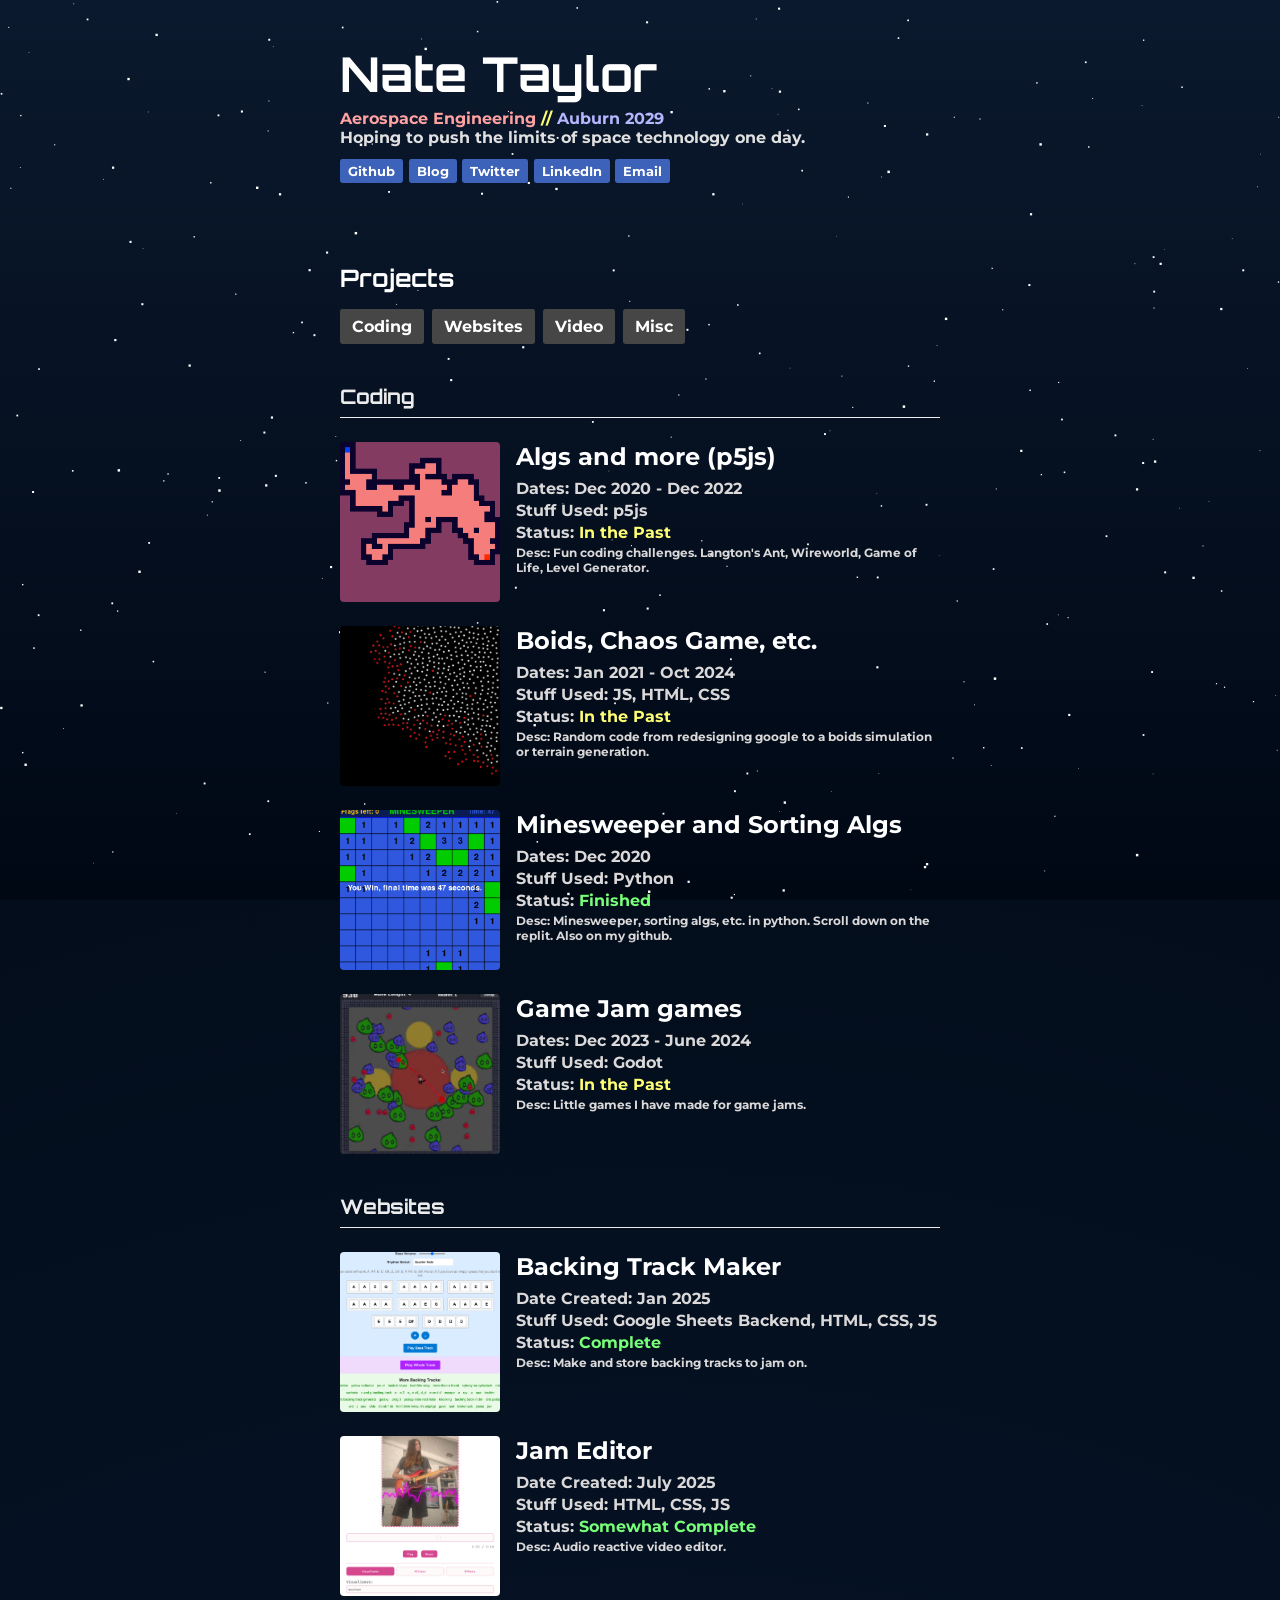
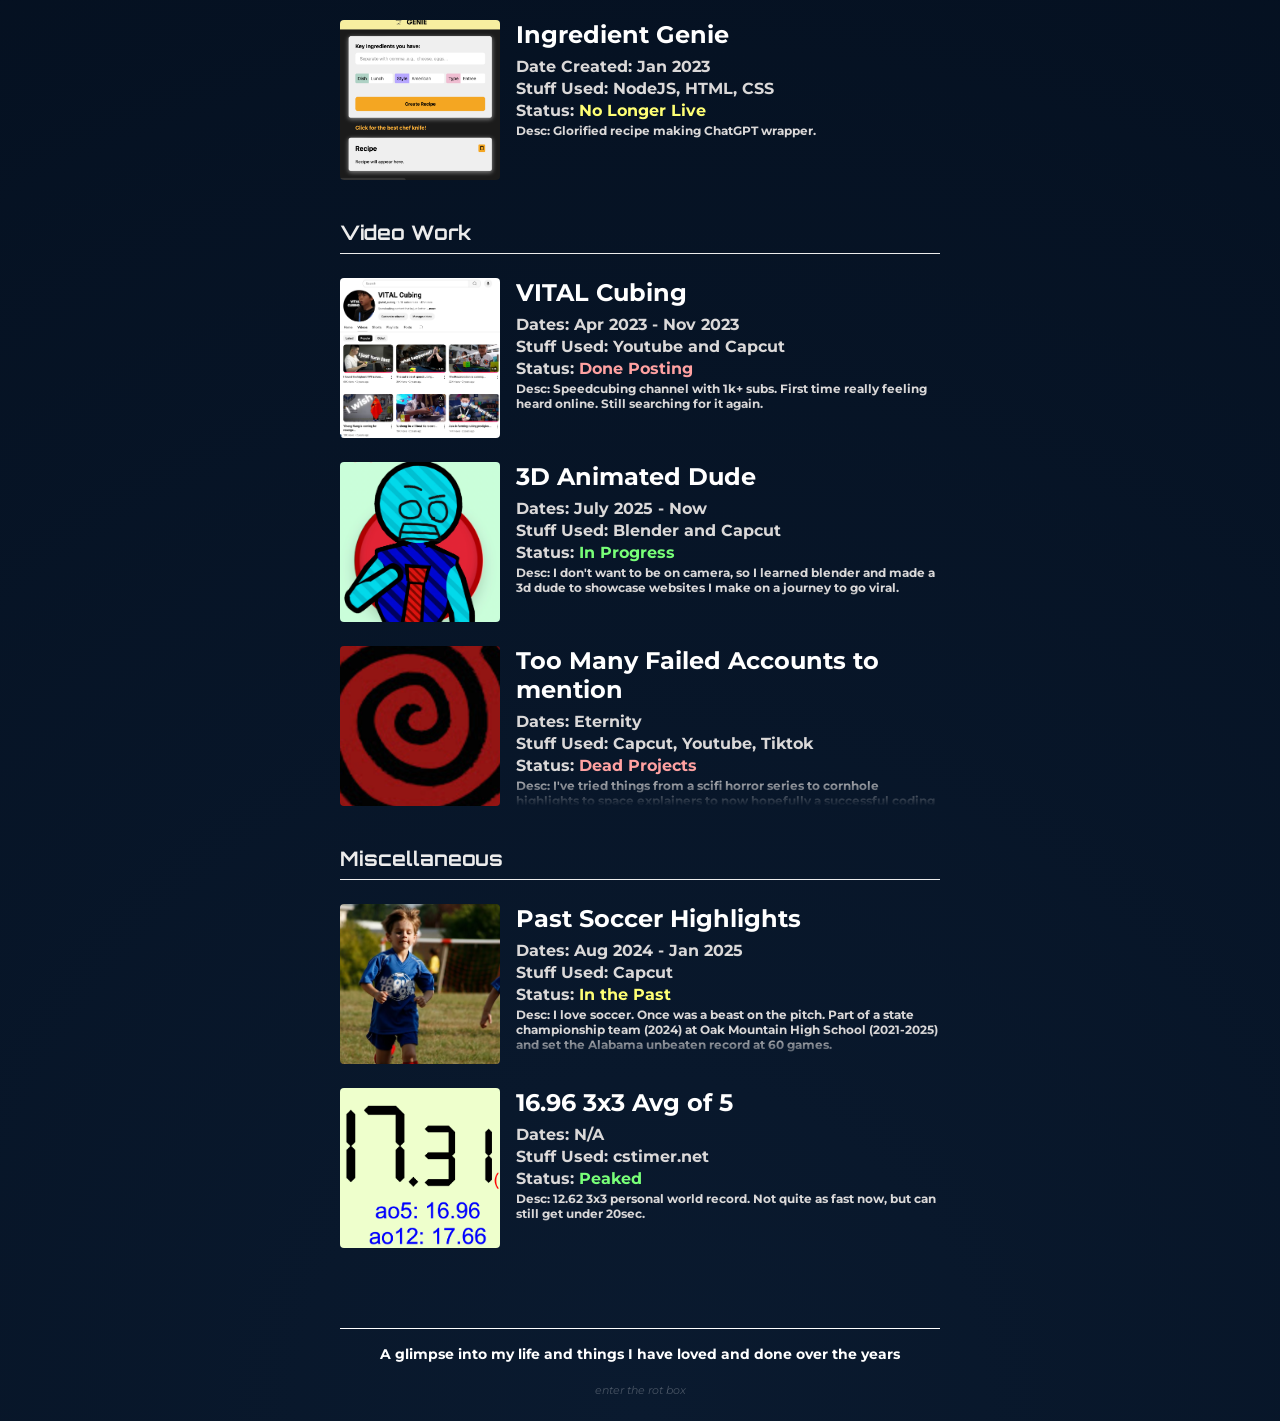
==== commit 04f486ad: "Update index.html" ====
--- a/index.html
+++ b/index.html
@@ -2,6 +2,15 @@
 <html lang="en">
 
 <head>
+    <!-- Google tag (gtag.js) -->
+    <script async src="https://www.googletagmanager.com/gtag/js?id=G-D38KP6G9SR"></script>
+    <script>
+        window.dataLayer = window.dataLayer || [];
+        function gtag() { dataLayer.push(arguments); }
+        gtag('js', new Date());
+
+        gtag('config', 'G-D38KP6G9SR');
+    </script>
     <meta charset="UTF-8">
     <meta name="viewport" content="width=device-width, initial-scale=1.0">
     <title>Personal Portfolio</title>
--- a/styles.css
+++ b/styles.css
@@ -122,6 +122,23 @@
 
 .tab:hover {
     scale:1.05;
+}
+
+.easter-egg {
+    display: inline-block;
+    color: rgba(255, 255, 255, 0.25);
+    text-decoration: none;
+    font-size: 0.7rem;
+    font-style: italic;
+    padding: 0.5rem;
+    margin-top: 0.75rem;
+    transition: all 0.3s ease;
+}
+
+.easter-egg:hover {
+    color: #ff2a6d;
+    text-shadow: 0 0 10px #ff2a6d;
+    letter-spacing: 2px;
 }
 
 .project-header {
